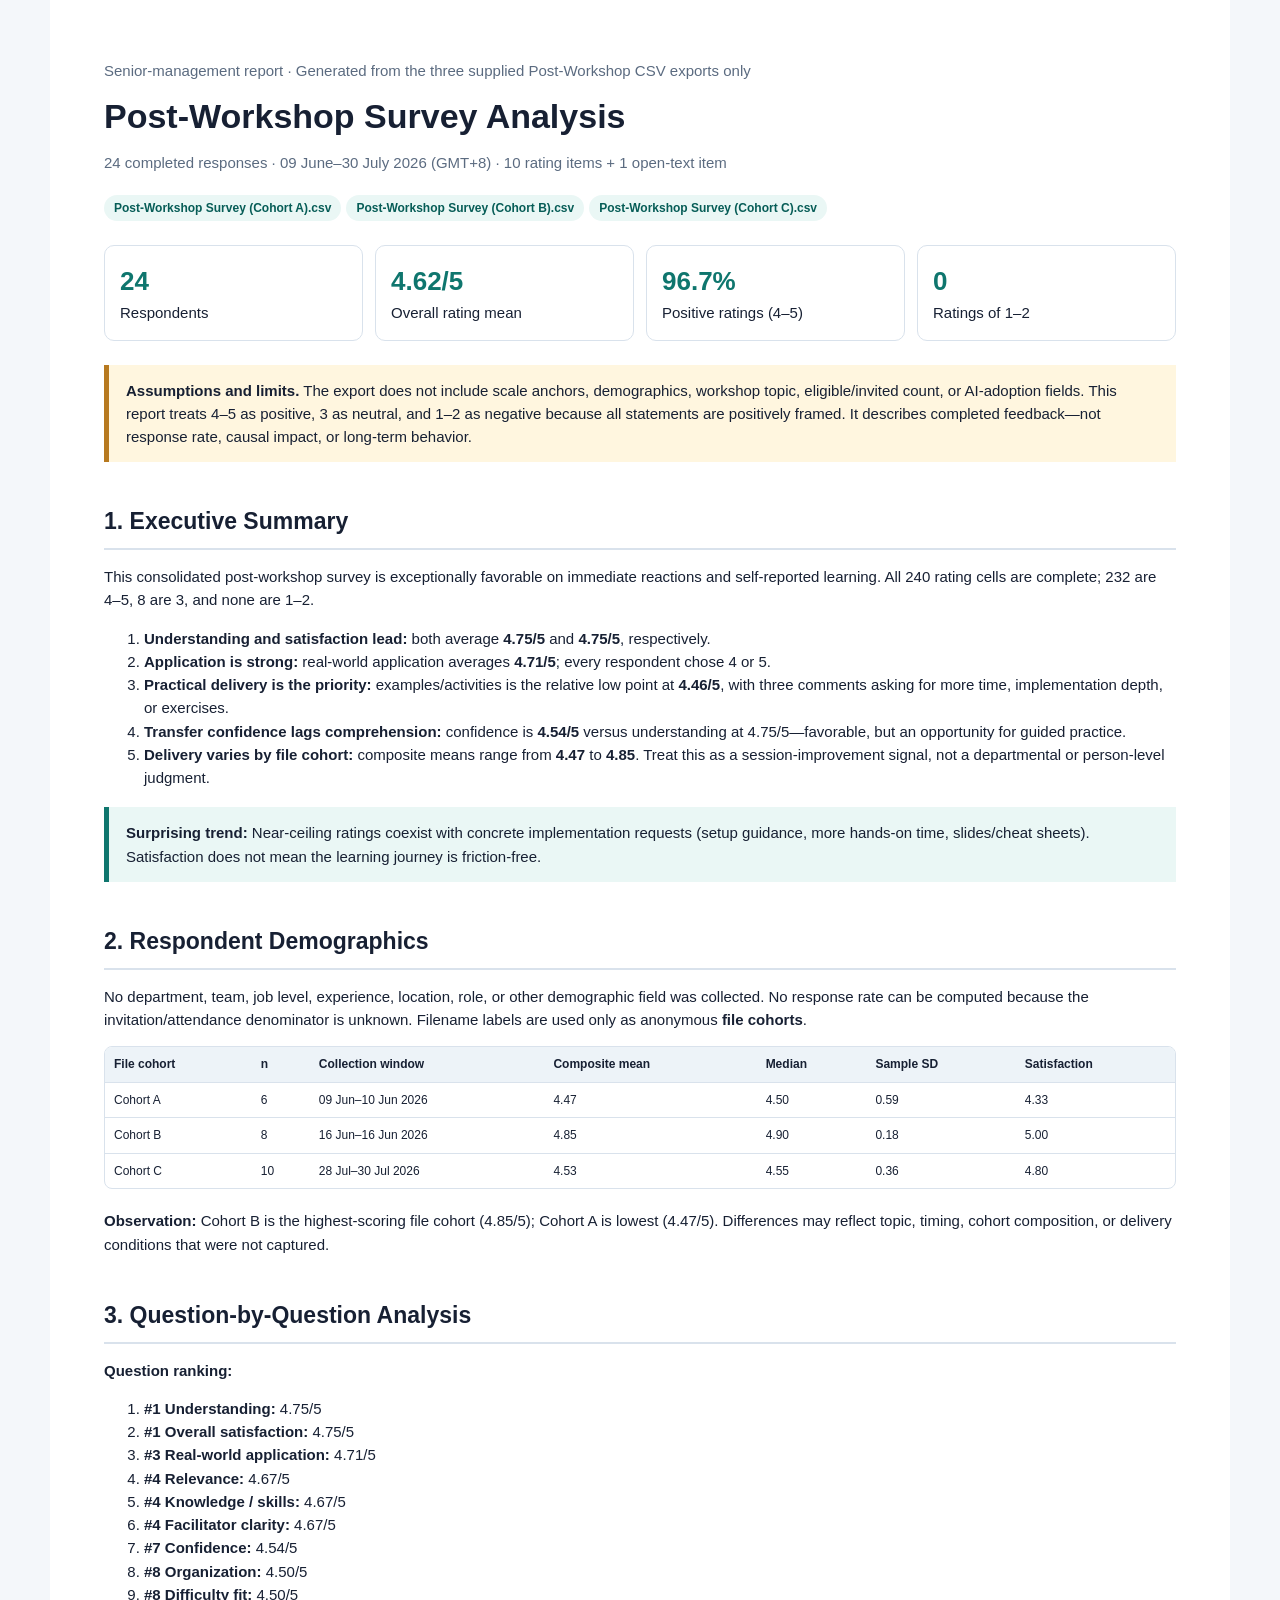
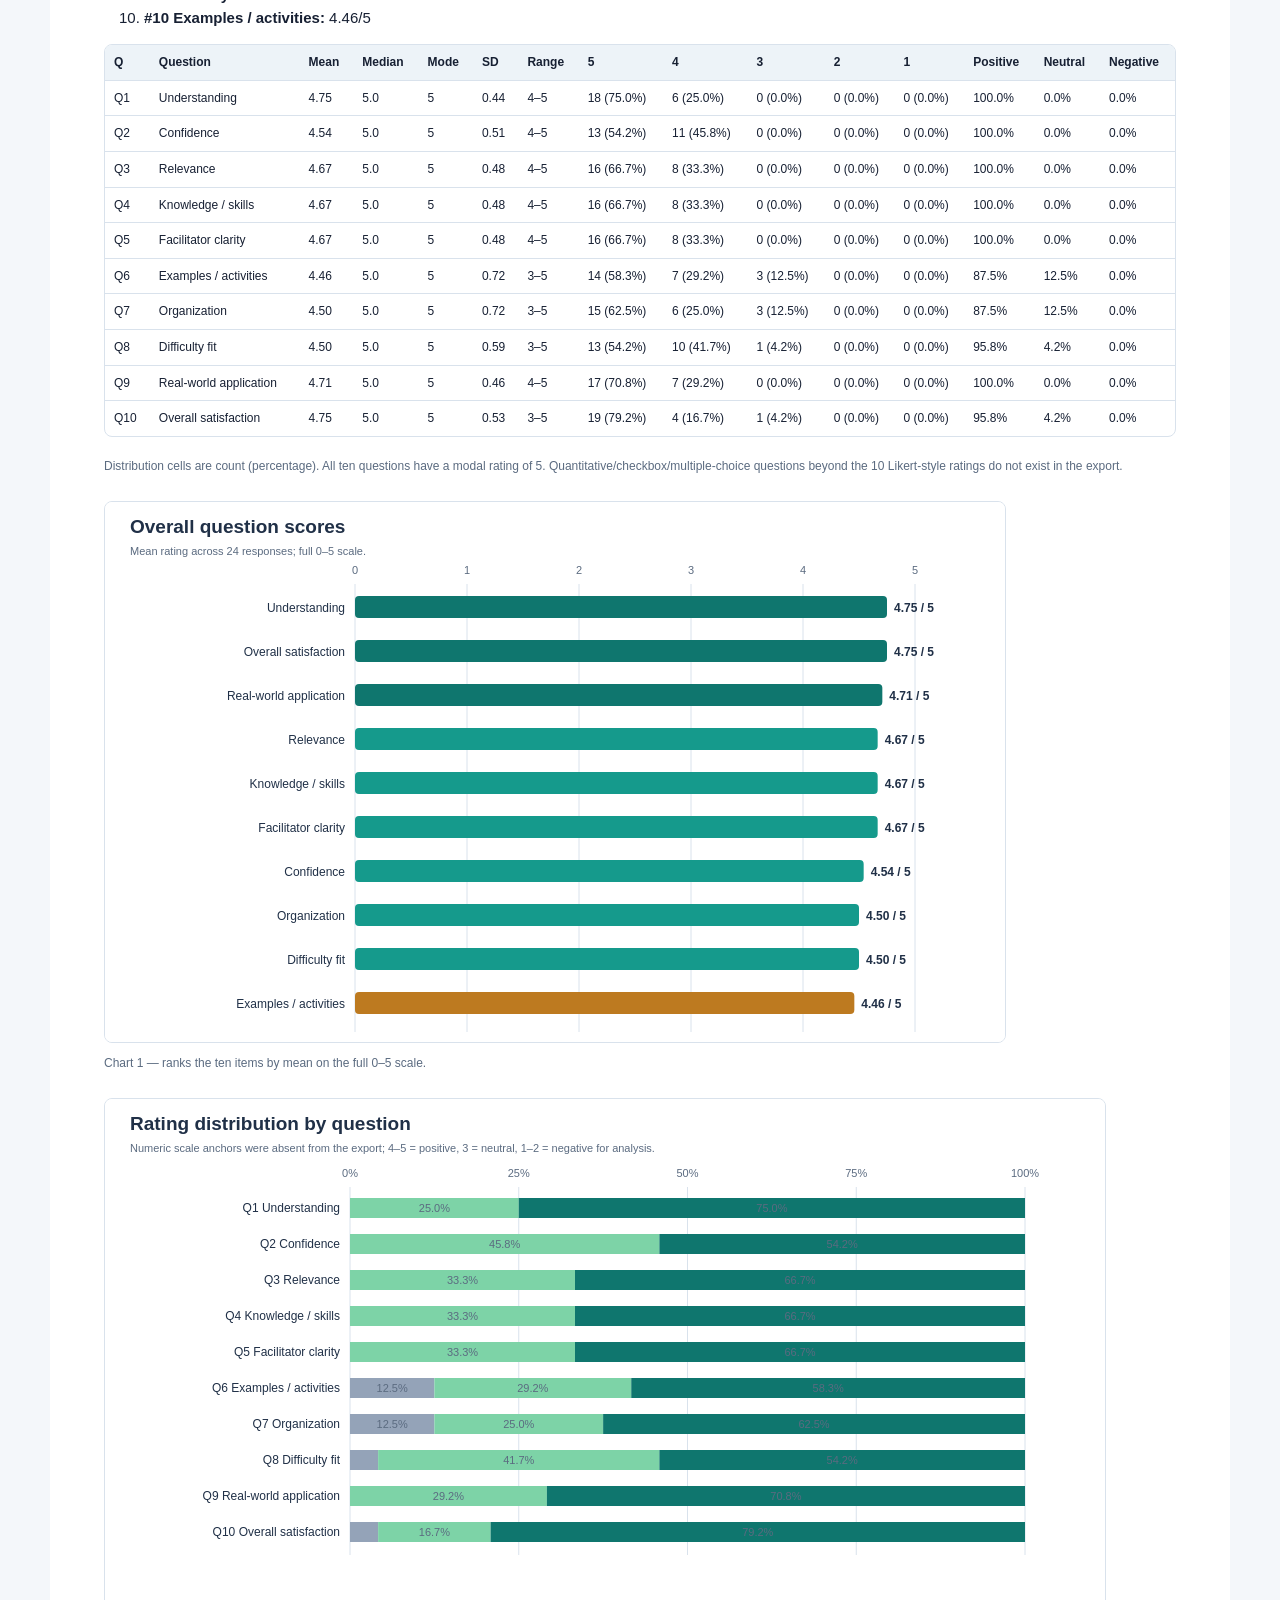
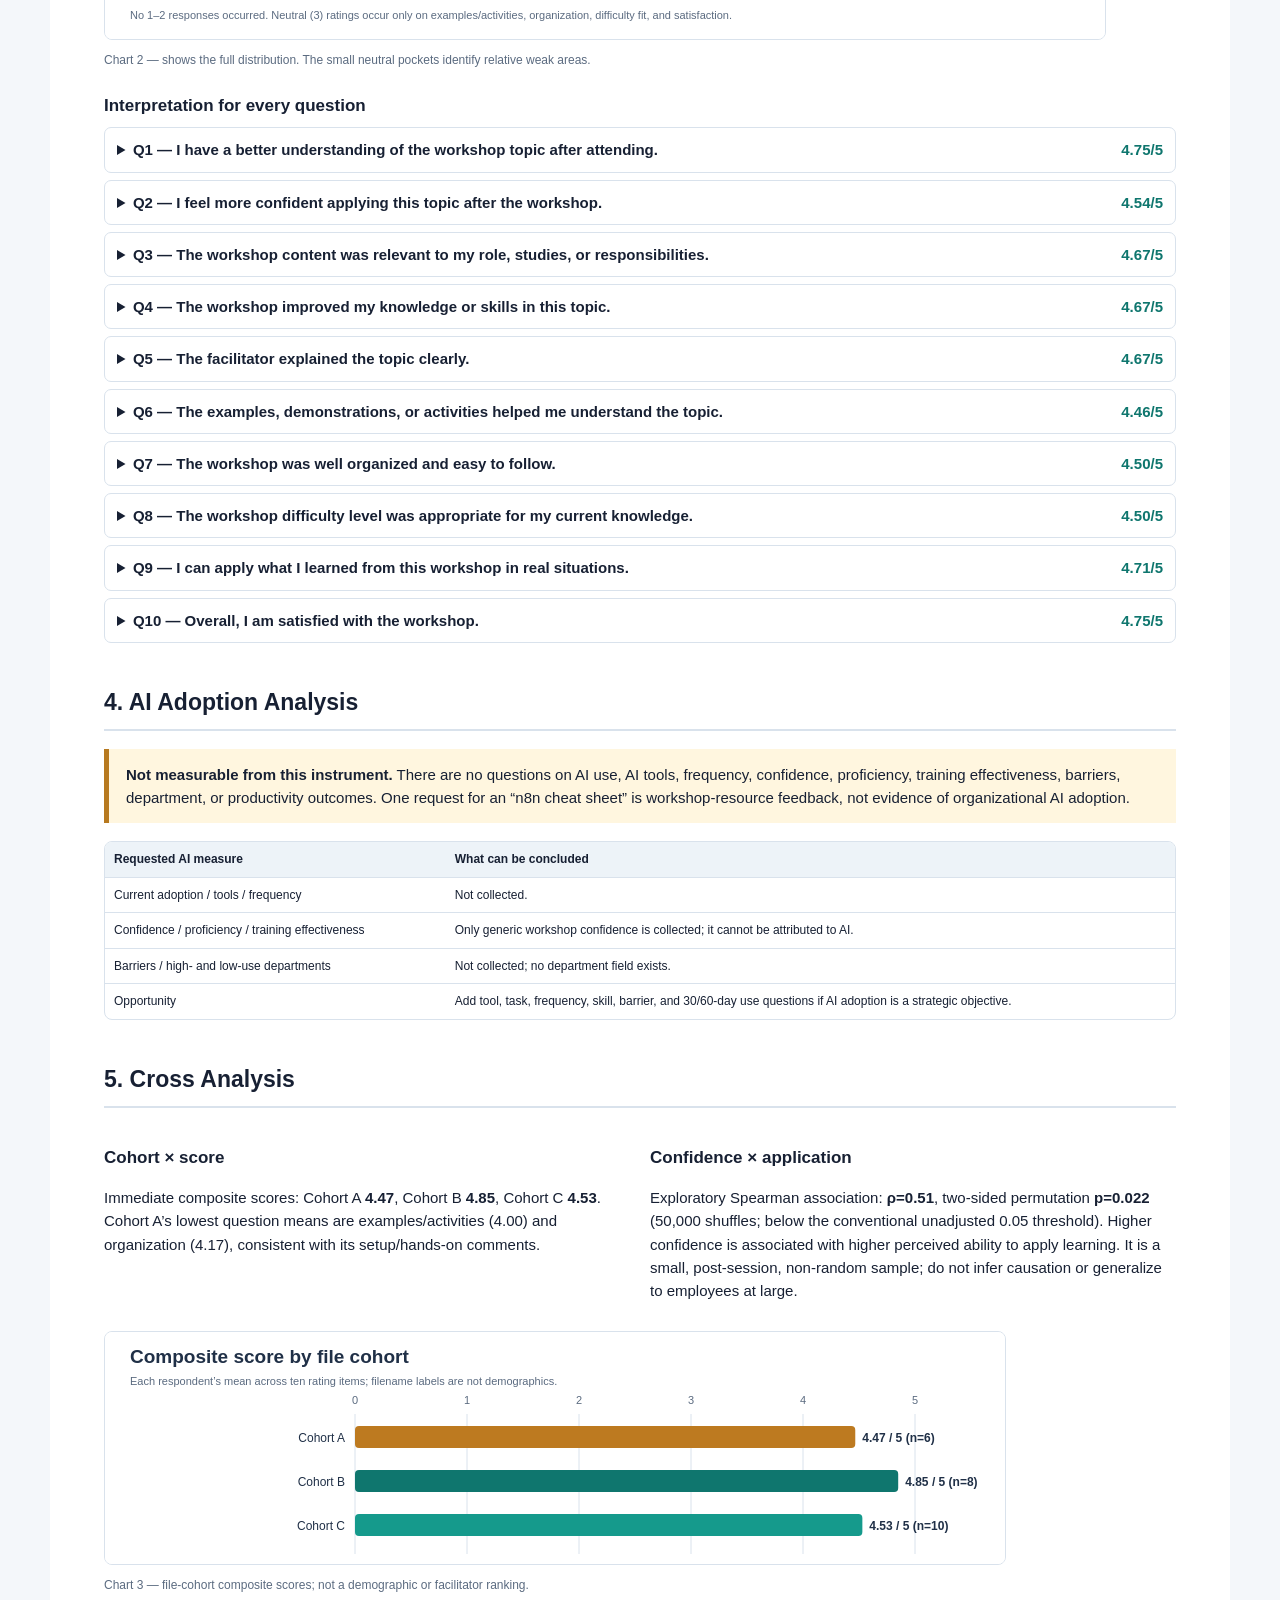
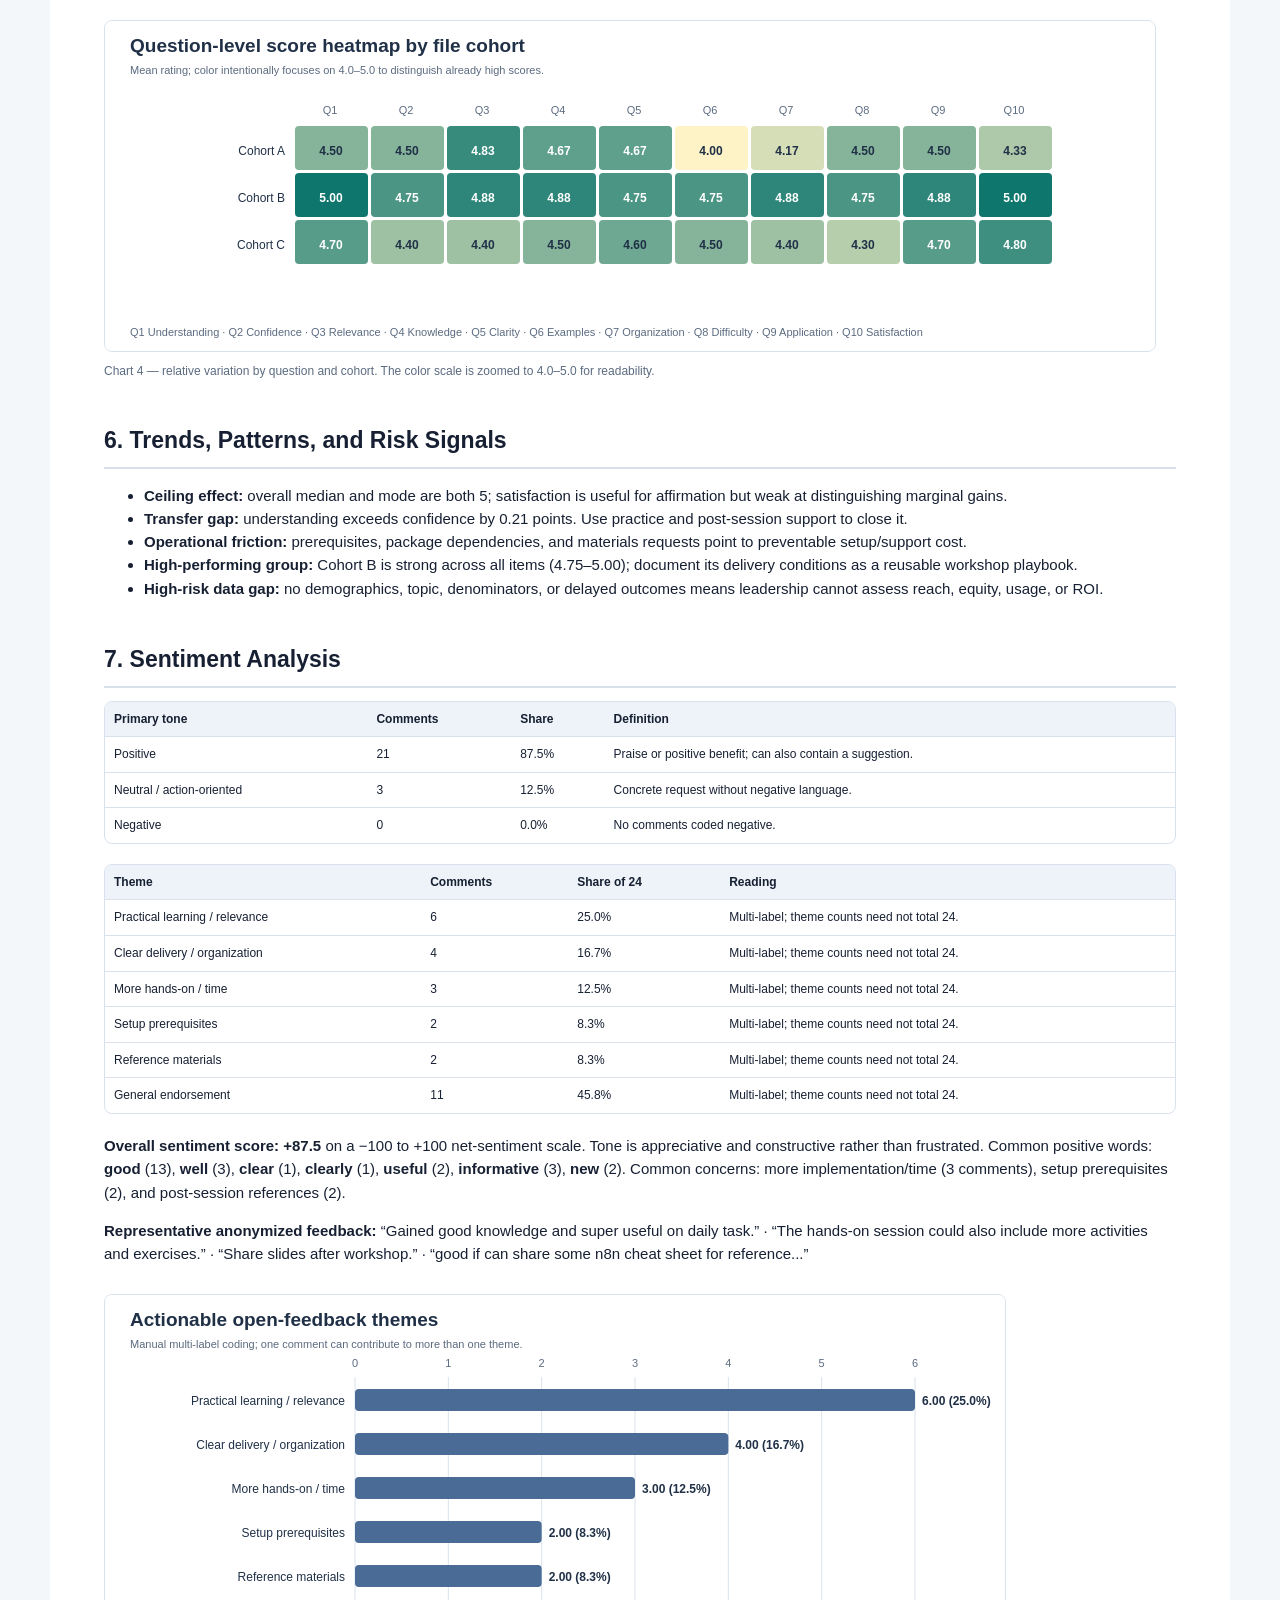
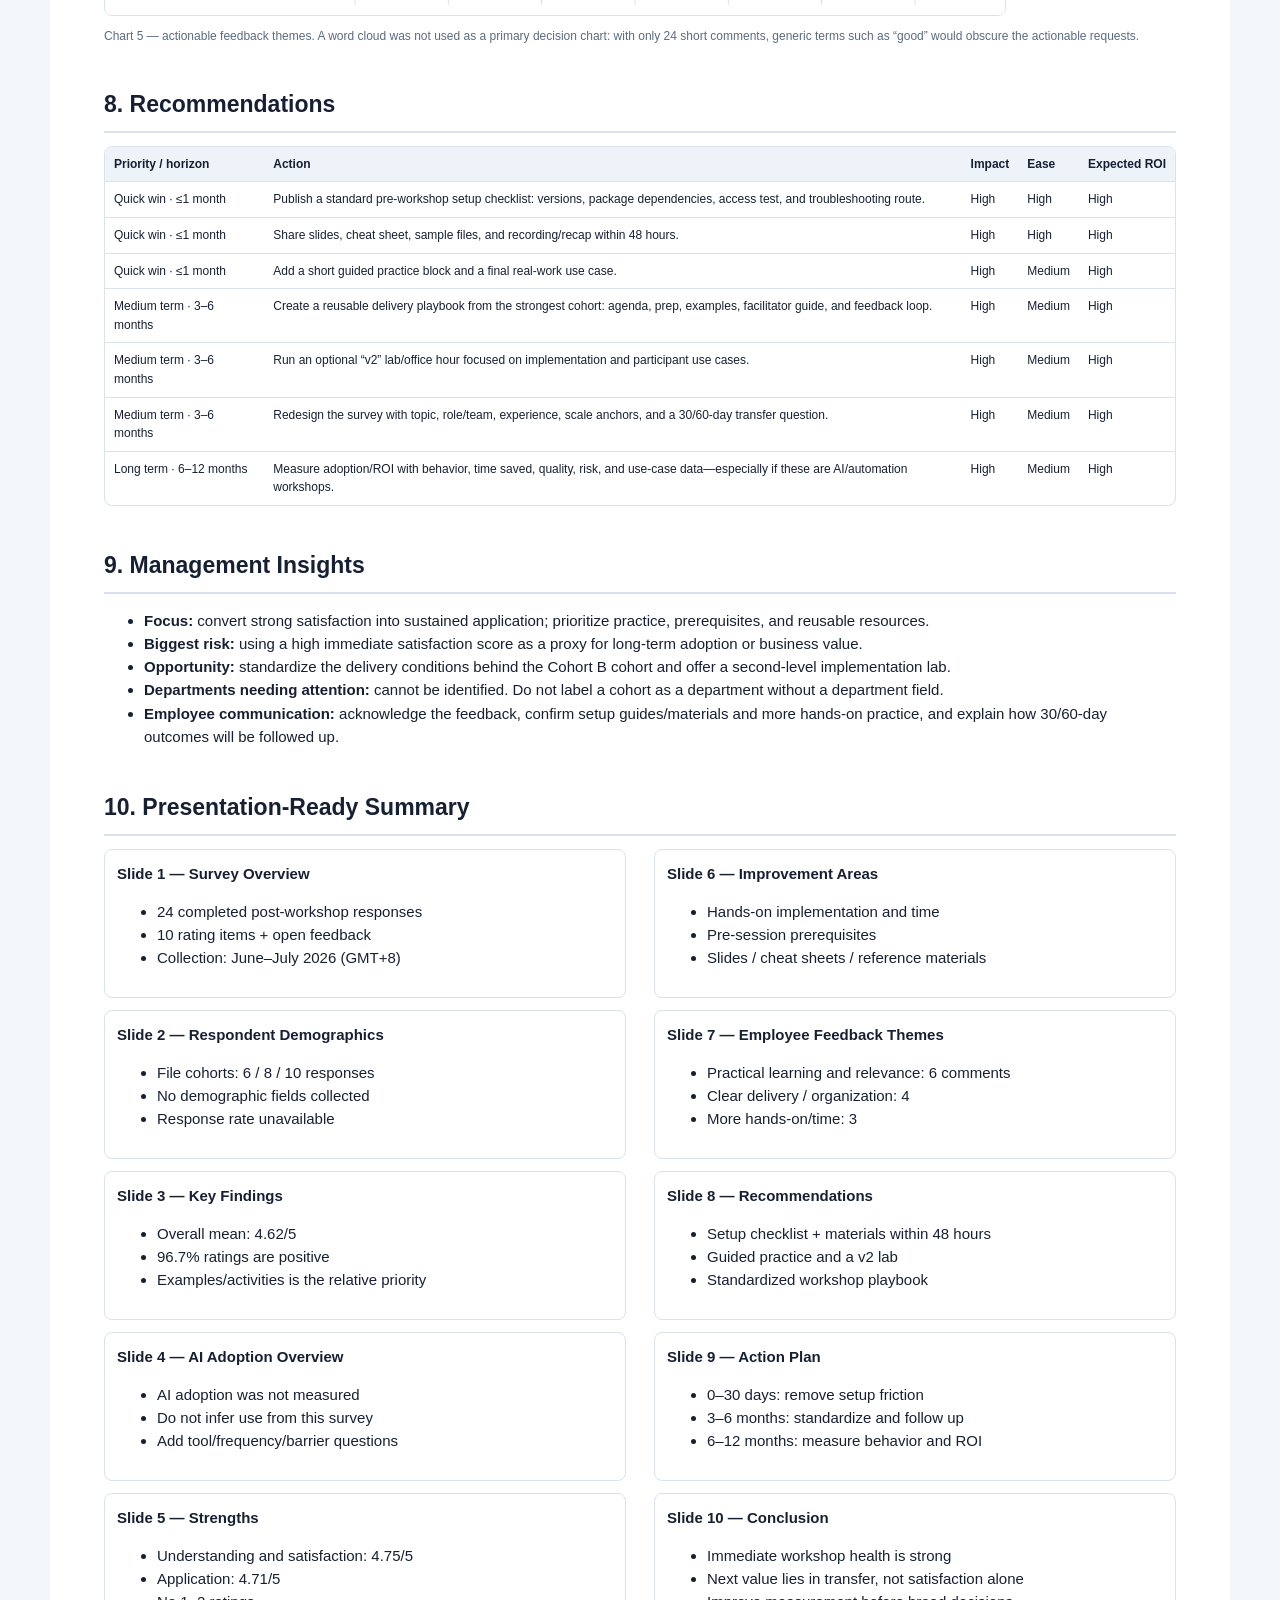
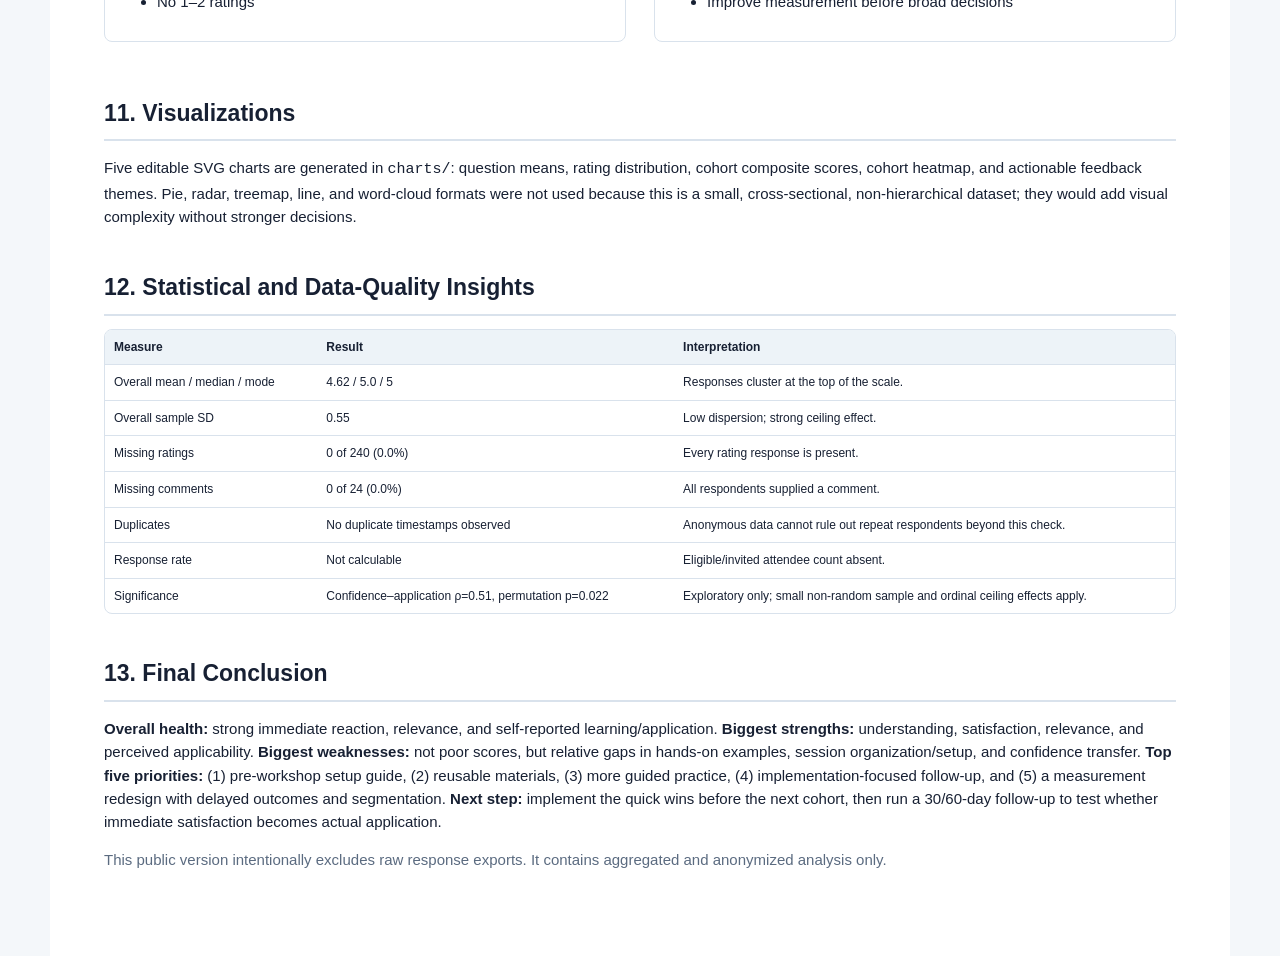
==== site/reports/post-workshop-2026/report.html @ eb0c303c "feat: add static workshop survey report portal" ====
<!doctype html><html lang="en"><meta charset="utf-8"><meta name="viewport" content="width=device-width,initial-scale=1"><title>Post-Workshop Survey Analysis</title><style>
:root{--ink:#172033;--muted:#5b6b80;--teal:#0f766e;--pale:#eaf7f5;--line:#d9e2ec;--amber:#fff6df}*{box-sizing:border-box}body{margin:0;background:#f4f7fa;color:var(--ink);font:15px/1.55 Arial,Helvetica,sans-serif}main{max-width:1180px;margin:auto;background:white;padding:44px 54px 70px}h1{font-size:34px;line-height:1.15;margin:0 0 8px}h2{font-size:23px;margin:42px 0 13px;border-bottom:2px solid var(--line);padding-bottom:8px}h3{font-size:17px;margin:24px 0 8px}.sub,.small{color:var(--muted)}.pill{display:inline-block;background:var(--pale);color:#075d57;border-radius:999px;padding:4px 10px;font-size:12px;font-weight:bold;margin:5px 5px 0 0}.callout{border-left:5px solid var(--teal);background:var(--pale);padding:14px 17px;margin:18px 0}.warn{border-left-color:#b7791f;background:var(--amber)}.kpis{display:grid;grid-template-columns:repeat(4,1fr);gap:12px;margin:24px 0}.kpi{border:1px solid var(--line);border-radius:10px;padding:15px;background:#fff}.num{font-size:26px;font-weight:bold;color:var(--teal)}.scroll{overflow-x:auto;border:1px solid var(--line);border-radius:8px;margin:12px 0 20px}table{border-collapse:collapse;width:100%;font-size:12px}th{background:#edf3f8;text-align:left;white-space:nowrap}th,td{padding:8px 9px;border-bottom:1px solid var(--line);vertical-align:top}tr:last-child td{border:0}img{max-width:100%;border:1px solid var(--line);border-radius:8px;margin:14px 0 4px}.caption{font-size:12px;color:var(--muted);margin-top:0}details{border:1px solid var(--line);border-radius:7px;padding:10px 12px;margin:7px 0}summary{cursor:pointer}summary span{float:right;color:var(--teal);font-weight:bold}.grid{display:grid;grid-template-columns:1fr 1fr;gap:20px}.slides{columns:2;gap:28px}.slide{break-inside:avoid;border:1px solid var(--line);border-radius:8px;padding:12px;margin:0 0 12px}@media(max-width:760px){main{padding:28px 18px}.kpis,.grid{grid-template-columns:1fr}.slides{columns:1}h1{font-size:28px}}</style><body><main>
<p class="sub">Senior-management report · Generated from the three supplied Post-Workshop CSV exports only</p><h1>Post-Workshop Survey Analysis</h1><p class="sub">24 completed responses · 09 June–30 July 2026 (GMT+8) · 10 rating items + 1 open-text item</p><div><span class="pill">Post-Workshop Survey (Cohort A).csv</span><span class="pill">Post-Workshop Survey (Cohort B).csv</span><span class="pill">Post-Workshop Survey (Cohort C).csv</span></div>
<div class="kpis"><div class="kpi"><div class="num">24</div>Respondents</div><div class="kpi"><div class="num">4.62/5</div>Overall rating mean</div><div class="kpi"><div class="num">96.7%</div>Positive ratings (4–5)</div><div class="kpi"><div class="num">0</div>Ratings of 1–2</div></div>
<div class="callout warn"><b>Assumptions and limits.</b> The export does not include scale anchors, demographics, workshop topic, eligible/invited count, or AI-adoption fields. This report treats 4–5 as positive, 3 as neutral, and 1–2 as negative because all statements are positively framed. It describes completed feedback—not response rate, causal impact, or long-term behavior.</div>
<h2>1. Executive Summary</h2><p>This consolidated post-workshop survey is exceptionally favorable on immediate reactions and self-reported learning. All 240 rating cells are complete; 232 are 4–5, 8 are 3, and none are 1–2.</p><ol><li><b>Understanding and satisfaction lead:</b> both average <b>4.75/5</b> and <b>4.75/5</b>, respectively.</li><li><b>Application is strong:</b> real-world application averages <b>4.71/5</b>; every respondent chose 4 or 5.</li><li><b>Practical delivery is the priority:</b> examples/activities is the relative low point at <b>4.46/5</b>, with three comments asking for more time, implementation depth, or exercises.</li><li><b>Transfer confidence lags comprehension:</b> confidence is <b>4.54/5</b> versus understanding at 4.75/5—favorable, but an opportunity for guided practice.</li><li><b>Delivery varies by file cohort:</b> composite means range from <b>4.47</b> to <b>4.85</b>. Treat this as a session-improvement signal, not a departmental or person-level judgment.</li></ol><div class="callout"><b>Surprising trend:</b> Near-ceiling ratings coexist with concrete implementation requests (setup guidance, more hands-on time, slides/cheat sheets). Satisfaction does not mean the learning journey is friction-free.</div>
<h2>2. Respondent Demographics</h2><p>No department, team, job level, experience, location, role, or other demographic field was collected. No response rate can be computed because the invitation/attendance denominator is unknown. Filename labels are used only as anonymous <b>file cohorts</b>.</p><div class="scroll"><table><thead><tr><th>File cohort</th><th>n</th><th>Collection window</th><th>Composite mean</th><th>Median</th><th>Sample SD</th><th>Satisfaction</th></tr></thead><tbody><tr><td>Cohort A</td><td>6</td><td>09 Jun–10 Jun 2026</td><td>4.47</td><td>4.50</td><td>0.59</td><td>4.33</td></tr><tr><td>Cohort B</td><td>8</td><td>16 Jun–16 Jun 2026</td><td>4.85</td><td>4.90</td><td>0.18</td><td>5.00</td></tr><tr><td>Cohort C</td><td>10</td><td>28 Jul–30 Jul 2026</td><td>4.53</td><td>4.55</td><td>0.36</td><td>4.80</td></tr></tbody></table></div><p><b>Observation:</b> Cohort B is the highest-scoring file cohort (4.85/5); Cohort A is lowest (4.47/5). Differences may reflect topic, timing, cohort composition, or delivery conditions that were not captured.</p>
<h2>3. Question-by-Question Analysis</h2><p><b>Question ranking:</b></p><ol><li><b>#1 Understanding:</b> 4.75/5</li><li><b>#1 Overall satisfaction:</b> 4.75/5</li><li><b>#3 Real-world application:</b> 4.71/5</li><li><b>#4 Relevance:</b> 4.67/5</li><li><b>#4 Knowledge / skills:</b> 4.67/5</li><li><b>#4 Facilitator clarity:</b> 4.67/5</li><li><b>#7 Confidence:</b> 4.54/5</li><li><b>#8 Organization:</b> 4.50/5</li><li><b>#8 Difficulty fit:</b> 4.50/5</li><li><b>#10 Examples / activities:</b> 4.46/5</li></ol><div class="scroll"><table><thead><tr><th>Q</th><th>Question</th><th>Mean</th><th>Median</th><th>Mode</th><th>SD</th><th>Range</th><th>5</th><th>4</th><th>3</th><th>2</th><th>1</th><th>Positive</th><th>Neutral</th><th>Negative</th></tr></thead><tbody><tr><td>Q1</td><td>Understanding</td><td>4.75</td><td>5.0</td><td>5</td><td>0.44</td><td>4–5</td><td>18 (75.0%)</td><td>6 (25.0%)</td><td>0 (0.0%)</td><td>0 (0.0%)</td><td>0 (0.0%)</td><td>100.0%</td><td>0.0%</td><td>0.0%</td></tr><tr><td>Q2</td><td>Confidence</td><td>4.54</td><td>5.0</td><td>5</td><td>0.51</td><td>4–5</td><td>13 (54.2%)</td><td>11 (45.8%)</td><td>0 (0.0%)</td><td>0 (0.0%)</td><td>0 (0.0%)</td><td>100.0%</td><td>0.0%</td><td>0.0%</td></tr><tr><td>Q3</td><td>Relevance</td><td>4.67</td><td>5.0</td><td>5</td><td>0.48</td><td>4–5</td><td>16 (66.7%)</td><td>8 (33.3%)</td><td>0 (0.0%)</td><td>0 (0.0%)</td><td>0 (0.0%)</td><td>100.0%</td><td>0.0%</td><td>0.0%</td></tr><tr><td>Q4</td><td>Knowledge / skills</td><td>4.67</td><td>5.0</td><td>5</td><td>0.48</td><td>4–5</td><td>16 (66.7%)</td><td>8 (33.3%)</td><td>0 (0.0%)</td><td>0 (0.0%)</td><td>0 (0.0%)</td><td>100.0%</td><td>0.0%</td><td>0.0%</td></tr><tr><td>Q5</td><td>Facilitator clarity</td><td>4.67</td><td>5.0</td><td>5</td><td>0.48</td><td>4–5</td><td>16 (66.7%)</td><td>8 (33.3%)</td><td>0 (0.0%)</td><td>0 (0.0%)</td><td>0 (0.0%)</td><td>100.0%</td><td>0.0%</td><td>0.0%</td></tr><tr><td>Q6</td><td>Examples / activities</td><td>4.46</td><td>5.0</td><td>5</td><td>0.72</td><td>3–5</td><td>14 (58.3%)</td><td>7 (29.2%)</td><td>3 (12.5%)</td><td>0 (0.0%)</td><td>0 (0.0%)</td><td>87.5%</td><td>12.5%</td><td>0.0%</td></tr><tr><td>Q7</td><td>Organization</td><td>4.50</td><td>5.0</td><td>5</td><td>0.72</td><td>3–5</td><td>15 (62.5%)</td><td>6 (25.0%)</td><td>3 (12.5%)</td><td>0 (0.0%)</td><td>0 (0.0%)</td><td>87.5%</td><td>12.5%</td><td>0.0%</td></tr><tr><td>Q8</td><td>Difficulty fit</td><td>4.50</td><td>5.0</td><td>5</td><td>0.59</td><td>3–5</td><td>13 (54.2%)</td><td>10 (41.7%)</td><td>1 (4.2%)</td><td>0 (0.0%)</td><td>0 (0.0%)</td><td>95.8%</td><td>4.2%</td><td>0.0%</td></tr><tr><td>Q9</td><td>Real-world application</td><td>4.71</td><td>5.0</td><td>5</td><td>0.46</td><td>4–5</td><td>17 (70.8%)</td><td>7 (29.2%)</td><td>0 (0.0%)</td><td>0 (0.0%)</td><td>0 (0.0%)</td><td>100.0%</td><td>0.0%</td><td>0.0%</td></tr><tr><td>Q10</td><td>Overall satisfaction</td><td>4.75</td><td>5.0</td><td>5</td><td>0.53</td><td>3–5</td><td>19 (79.2%)</td><td>4 (16.7%)</td><td>1 (4.2%)</td><td>0 (0.0%)</td><td>0 (0.0%)</td><td>95.8%</td><td>4.2%</td><td>0.0%</td></tr></tbody></table></div><p class="caption">Distribution cells are count (percentage). All ten questions have a modal rating of 5. Quantitative/checkbox/multiple-choice questions beyond the 10 Likert-style ratings do not exist in the export.</p><img src="charts/01_overall_question_scores.svg" alt="Overall question score bar chart"><p class="caption">Chart 1 — ranks the ten items by mean on the full 0–5 scale.</p><img src="charts/02_rating_distribution.svg" alt="Likert distribution chart"><p class="caption">Chart 2 — shows the full distribution. The small neutral pockets identify relative weak areas.</p><h3>Interpretation for every question</h3><details><summary><b>Q1 — I have a better understanding of the workshop topic after attending.</b> <span>4.75/5</span></summary><p><b>Distribution:</b> 5: 18 (75.0%), 4: 6 (25.0%), 3: 0 (0.0%), 2: 0 (0.0%), 1: 0 (0.0%). <b>Median:</b> 5.0; <b>mode:</b> 5; <b>observed range:</b> 4–5. Immediate comprehension is consistently favorable: all ratings are 4–5.</p></details><details><summary><b>Q2 — I feel more confident applying this topic after the workshop.</b> <span>4.54/5</span></summary><p><b>Distribution:</b> 5: 13 (54.2%), 4: 11 (45.8%), 3: 0 (0.0%), 2: 0 (0.0%), 1: 0 (0.0%). <b>Median:</b> 5.0; <b>mode:</b> 5; <b>observed range:</b> 4–5. Positive but lower than understanding; use practice to convert understanding into confidence.</p></details><details><summary><b>Q3 — The workshop content was relevant to my role, studies, or responsibilities.</b> <span>4.67/5</span></summary><p><b>Distribution:</b> 5: 16 (66.7%), 4: 8 (33.3%), 3: 0 (0.0%), 2: 0 (0.0%), 1: 0 (0.0%). <b>Median:</b> 5.0; <b>mode:</b> 5; <b>observed range:</b> 4–5. Every rating is 4–5, indicating strong immediate role/study relevance.</p></details><details><summary><b>Q4 — The workshop improved my knowledge or skills in this topic.</b> <span>4.67/5</span></summary><p><b>Distribution:</b> 5: 16 (66.7%), 4: 8 (33.3%), 3: 0 (0.0%), 2: 0 (0.0%), 1: 0 (0.0%). <b>Median:</b> 5.0; <b>mode:</b> 5; <b>observed range:</b> 4–5. All ratings are positive; this is self-reported gain, not a pre/post skills test.</p></details><details><summary><b>Q5 — The facilitator explained the topic clearly.</b> <span>4.67/5</span></summary><p><b>Distribution:</b> 5: 16 (66.7%), 4: 8 (33.3%), 3: 0 (0.0%), 2: 0 (0.0%), 1: 0 (0.0%). <b>Median:</b> 5.0; <b>mode:</b> 5; <b>observed range:</b> 4–5. All ratings are positive and comments corroborate clear explanation.</p></details><details><summary><b>Q6 — The examples, demonstrations, or activities helped me understand the topic.</b> <span>4.46/5</span></summary><p><b>Distribution:</b> 5: 14 (58.3%), 4: 7 (29.2%), 3: 3 (12.5%), 2: 0 (0.0%), 1: 0 (0.0%). <b>Median:</b> 5.0; <b>mode:</b> 5; <b>observed range:</b> 3–5. Lowest mean and 12.5% neutral: the clearest priority for more implementation, demonstrations, and exercises.</p></details><details><summary><b>Q7 — The workshop was well organized and easy to follow.</b> <span>4.50/5</span></summary><p><b>Distribution:</b> 5: 15 (62.5%), 4: 6 (25.0%), 3: 3 (12.5%), 2: 0 (0.0%), 1: 0 (0.0%). <b>Median:</b> 5.0; <b>mode:</b> 5; <b>observed range:</b> 3–5. Second-lowest tier with 12.5% neutral; lower score clusters in the Cohort A file cohort alongside setup comments.</p></details><details><summary><b>Q8 — The workshop difficulty level was appropriate for my current knowledge.</b> <span>4.50/5</span></summary><p><b>Distribution:</b> 5: 13 (54.2%), 4: 10 (41.7%), 3: 1 (4.2%), 2: 0 (0.0%), 1: 0 (0.0%). <b>Median:</b> 5.0; <b>mode:</b> 5; <b>observed range:</b> 3–5. 95.8% positive; offer optional preparation and differentiated practice for fit.</p></details><details><summary><b>Q9 — I can apply what I learned from this workshop in real situations.</b> <span>4.71/5</span></summary><p><b>Distribution:</b> 5: 17 (70.8%), 4: 7 (29.2%), 3: 0 (0.0%), 2: 0 (0.0%), 1: 0 (0.0%). <b>Median:</b> 5.0; <b>mode:</b> 5; <b>observed range:</b> 4–5. All ratings are positive; confirm transfer later through a 30/60-day follow-up.</p></details><details><summary><b>Q10 — Overall, I am satisfied with the workshop.</b> <span>4.75/5</span></summary><p><b>Distribution:</b> 5: 19 (79.2%), 4: 4 (16.7%), 3: 1 (4.2%), 2: 0 (0.0%), 1: 0 (0.0%). <b>Median:</b> 5.0; <b>mode:</b> 5; <b>observed range:</b> 3–5. Joint-highest mean; ceiling effects make satisfaction less sensitive to small improvements.</p></details>
<h2>4. AI Adoption Analysis</h2><div class="callout warn"><b>Not measurable from this instrument.</b> There are no questions on AI use, AI tools, frequency, confidence, proficiency, training effectiveness, barriers, department, or productivity outcomes. One request for an “n8n cheat sheet” is workshop-resource feedback, not evidence of organizational AI adoption.</div><div class="scroll"><table><thead><tr><th>Requested AI measure</th><th>What can be concluded</th></tr></thead><tbody><tr><td>Current adoption / tools / frequency</td><td>Not collected.</td></tr><tr><td>Confidence / proficiency / training effectiveness</td><td>Only generic workshop confidence is collected; it cannot be attributed to AI.</td></tr><tr><td>Barriers / high- and low-use departments</td><td>Not collected; no department field exists.</td></tr><tr><td>Opportunity</td><td>Add tool, task, frequency, skill, barrier, and 30/60-day use questions if AI adoption is a strategic objective.</td></tr></tbody></table></div>
<h2>5. Cross Analysis</h2><div class="grid"><div><h3>Cohort × score</h3><p>Immediate composite scores: Cohort A <b>4.47</b>, Cohort B <b>4.85</b>, Cohort C <b>4.53</b>. Cohort A’s lowest question means are examples/activities (4.00) and organization (4.17), consistent with its setup/hands-on comments.</p></div><div><h3>Confidence × application</h3><p>Exploratory Spearman association: <b>ρ=0.51</b>, two-sided permutation <b>p=0.022</b> (50,000 shuffles; below the conventional unadjusted 0.05 threshold). Higher confidence is associated with higher perceived ability to apply learning. It is a small, post-session, non-random sample; do not infer causation or generalize to employees at large.</p></div></div><img src="charts/03_cohort_composite_scores.svg" alt="Cohort composite bar chart"><p class="caption">Chart 3 — file-cohort composite scores; not a demographic or facilitator ranking.</p><img src="charts/04_cohort_question_heatmap.svg" alt="Cohort heatmap"><p class="caption">Chart 4 — relative variation by question and cohort. The color scale is zoomed to 4.0–5.0 for readability.</p>
<h2>6. Trends, Patterns, and Risk Signals</h2><ul><li><b>Ceiling effect:</b> overall median and mode are both 5; satisfaction is useful for affirmation but weak at distinguishing marginal gains.</li><li><b>Transfer gap:</b> understanding exceeds confidence by 0.21 points. Use practice and post-session support to close it.</li><li><b>Operational friction:</b> prerequisites, package dependencies, and materials requests point to preventable setup/support cost.</li><li><b>High-performing group:</b> Cohort B is strong across all items (4.75–5.00); document its delivery conditions as a reusable workshop playbook.</li><li><b>High-risk data gap:</b> no demographics, topic, denominators, or delayed outcomes means leadership cannot assess reach, equity, usage, or ROI.</li></ul>
<h2>7. Sentiment Analysis</h2><div class="scroll"><table><thead><tr><th>Primary tone</th><th>Comments</th><th>Share</th><th>Definition</th></tr></thead><tbody><tr><td>Positive</td><td>21</td><td>87.5%</td><td>Praise or positive benefit; can also contain a suggestion.</td></tr><tr><td>Neutral / action-oriented</td><td>3</td><td>12.5%</td><td>Concrete request without negative language.</td></tr><tr><td>Negative</td><td>0</td><td>0.0%</td><td>No comments coded negative.</td></tr></tbody></table></div><div class="scroll"><table><thead><tr><th>Theme</th><th>Comments</th><th>Share of 24</th><th>Reading</th></tr></thead><tbody><tr><td>Practical learning / relevance</td><td>6</td><td>25.0%</td><td>Multi-label; theme counts need not total 24.</td></tr><tr><td>Clear delivery / organization</td><td>4</td><td>16.7%</td><td>Multi-label; theme counts need not total 24.</td></tr><tr><td>More hands-on / time</td><td>3</td><td>12.5%</td><td>Multi-label; theme counts need not total 24.</td></tr><tr><td>Setup prerequisites</td><td>2</td><td>8.3%</td><td>Multi-label; theme counts need not total 24.</td></tr><tr><td>Reference materials</td><td>2</td><td>8.3%</td><td>Multi-label; theme counts need not total 24.</td></tr><tr><td>General endorsement</td><td>11</td><td>45.8%</td><td>Multi-label; theme counts need not total 24.</td></tr></tbody></table></div><p><b>Overall sentiment score:</b> <b>+87.5</b> on a −100 to +100 net-sentiment scale. Tone is appreciative and constructive rather than frustrated. Common positive words: <b>good</b> (13), <b>well</b> (3), <b>clear</b> (1), <b>clearly</b> (1), <b>useful</b> (2), <b>informative</b> (3), <b>new</b> (2). Common concerns: more implementation/time (3 comments), setup prerequisites (2), and post-session references (2).</p><p><b>Representative anonymized feedback:</b> “Gained good knowledge and super useful on daily task.” · “The hands-on session could also include more activities and exercises.” · “Share slides after workshop.” · “good if can share some n8n cheat sheet for reference...”</p><img src="charts/05_feedback_themes.svg" alt="Feedback themes bar chart"><p class="caption">Chart 5 — actionable feedback themes. A word cloud was not used as a primary decision chart: with only 24 short comments, generic terms such as “good” would obscure the actionable requests.</p>
<h2>8. Recommendations</h2><div class="scroll"><table><thead><tr><th>Priority / horizon</th><th>Action</th><th>Impact</th><th>Ease</th><th>Expected ROI</th></tr></thead><tbody><tr><td>Quick win · ≤1 month</td><td>Publish a standard pre-workshop setup checklist: versions, package dependencies, access test, and troubleshooting route.</td><td>High</td><td>High</td><td>High</td></tr><tr><td>Quick win · ≤1 month</td><td>Share slides, cheat sheet, sample files, and recording/recap within 48 hours.</td><td>High</td><td>High</td><td>High</td></tr><tr><td>Quick win · ≤1 month</td><td>Add a short guided practice block and a final real-work use case.</td><td>High</td><td>Medium</td><td>High</td></tr><tr><td>Medium term · 3–6 months</td><td>Create a reusable delivery playbook from the strongest cohort: agenda, prep, examples, facilitator guide, and feedback loop.</td><td>High</td><td>Medium</td><td>High</td></tr><tr><td>Medium term · 3–6 months</td><td>Run an optional “v2” lab/office hour focused on implementation and participant use cases.</td><td>High</td><td>Medium</td><td>High</td></tr><tr><td>Medium term · 3–6 months</td><td>Redesign the survey with topic, role/team, experience, scale anchors, and a 30/60-day transfer question.</td><td>High</td><td>Medium</td><td>High</td></tr><tr><td>Long term · 6–12 months</td><td>Measure adoption/ROI with behavior, time saved, quality, risk, and use-case data—especially if these are AI/automation workshops.</td><td>High</td><td>Medium</td><td>High</td></tr></tbody></table></div>
<h2>9. Management Insights</h2><ul><li><b>Focus:</b> convert strong satisfaction into sustained application; prioritize practice, prerequisites, and reusable resources.</li><li><b>Biggest risk:</b> using a high immediate satisfaction score as a proxy for long-term adoption or business value.</li><li><b>Opportunity:</b> standardize the delivery conditions behind the Cohort B cohort and offer a second-level implementation lab.</li><li><b>Departments needing attention:</b> cannot be identified. Do not label a cohort as a department without a department field.</li><li><b>Employee communication:</b> acknowledge the feedback, confirm setup guides/materials and more hands-on practice, and explain how 30/60-day outcomes will be followed up.</li></ul>
<h2>10. Presentation-Ready Summary</h2><div class="slides"><div class="slide"><b>Slide 1 — Survey Overview</b><ul><li>24 completed post-workshop responses</li><li>10 rating items + open feedback</li><li>Collection: June–July 2026 (GMT+8)</li></ul></div><div class="slide"><b>Slide 2 — Respondent Demographics</b><ul><li>File cohorts: 6 / 8 / 10 responses</li><li>No demographic fields collected</li><li>Response rate unavailable</li></ul></div><div class="slide"><b>Slide 3 — Key Findings</b><ul><li>Overall mean: 4.62/5</li><li>96.7% ratings are positive</li><li>Examples/activities is the relative priority</li></ul></div><div class="slide"><b>Slide 4 — AI Adoption Overview</b><ul><li>AI adoption was not measured</li><li>Do not infer use from this survey</li><li>Add tool/frequency/barrier questions</li></ul></div><div class="slide"><b>Slide 5 — Strengths</b><ul><li>Understanding and satisfaction: 4.75/5</li><li>Application: 4.71/5</li><li>No 1–2 ratings</li></ul></div><div class="slide"><b>Slide 6 — Improvement Areas</b><ul><li>Hands-on implementation and time</li><li>Pre-session prerequisites</li><li>Slides / cheat sheets / reference materials</li></ul></div><div class="slide"><b>Slide 7 — Employee Feedback Themes</b><ul><li>Practical learning and relevance: 6 comments</li><li>Clear delivery / organization: 4</li><li>More hands-on/time: 3</li></ul></div><div class="slide"><b>Slide 8 — Recommendations</b><ul><li>Setup checklist + materials within 48 hours</li><li>Guided practice and a v2 lab</li><li>Standardized workshop playbook</li></ul></div><div class="slide"><b>Slide 9 — Action Plan</b><ul><li>0–30 days: remove setup friction</li><li>3–6 months: standardize and follow up</li><li>6–12 months: measure behavior and ROI</li></ul></div><div class="slide"><b>Slide 10 — Conclusion</b><ul><li>Immediate workshop health is strong</li><li>Next value lies in transfer, not satisfaction alone</li><li>Improve measurement before broad decisions</li></ul></div></div>
<h2>11. Visualizations</h2><p>Five editable SVG charts are generated in <code>charts/</code>: question means, rating distribution, cohort composite scores, cohort heatmap, and actionable feedback themes. Pie, radar, treemap, line, and word-cloud formats were not used because this is a small, cross-sectional, non-hierarchical dataset; they would add visual complexity without stronger decisions.</p>
<h2>12. Statistical and Data-Quality Insights</h2><div class="scroll"><table><thead><tr><th>Measure</th><th>Result</th><th>Interpretation</th></tr></thead><tbody><tr><td>Overall mean / median / mode</td><td>4.62 / 5.0 / 5</td><td>Responses cluster at the top of the scale.</td></tr><tr><td>Overall sample SD</td><td>0.55</td><td>Low dispersion; strong ceiling effect.</td></tr><tr><td>Missing ratings</td><td>0 of 240 (0.0%)</td><td>Every rating response is present.</td></tr><tr><td>Missing comments</td><td>0 of 24 (0.0%)</td><td>All respondents supplied a comment.</td></tr><tr><td>Duplicates</td><td>No duplicate timestamps observed</td><td>Anonymous data cannot rule out repeat respondents beyond this check.</td></tr><tr><td>Response rate</td><td>Not calculable</td><td>Eligible/invited attendee count absent.</td></tr><tr><td>Significance</td><td>Confidence–application ρ=0.51, permutation p=0.022</td><td>Exploratory only; small non-random sample and ordinal ceiling effects apply.</td></tr></tbody></table></div>
<h2>13. Final Conclusion</h2><p><b>Overall health:</b> strong immediate reaction, relevance, and self-reported learning/application. <b>Biggest strengths:</b> understanding, satisfaction, relevance, and perceived applicability. <b>Biggest weaknesses:</b> not poor scores, but relative gaps in hands-on examples, session organization/setup, and confidence transfer. <b>Top five priorities:</b> (1) pre-workshop setup guide, (2) reusable materials, (3) more guided practice, (4) implementation-focused follow-up, and (5) a measurement redesign with delayed outcomes and segmentation. <b>Next step:</b> implement the quick wins before the next cohort, then run a 30/60-day follow-up to test whether immediate satisfaction becomes actual application.</p><p class="small">This public version intentionally excludes raw response exports. It contains aggregated and anonymized analysis only.</p></main></body></html>
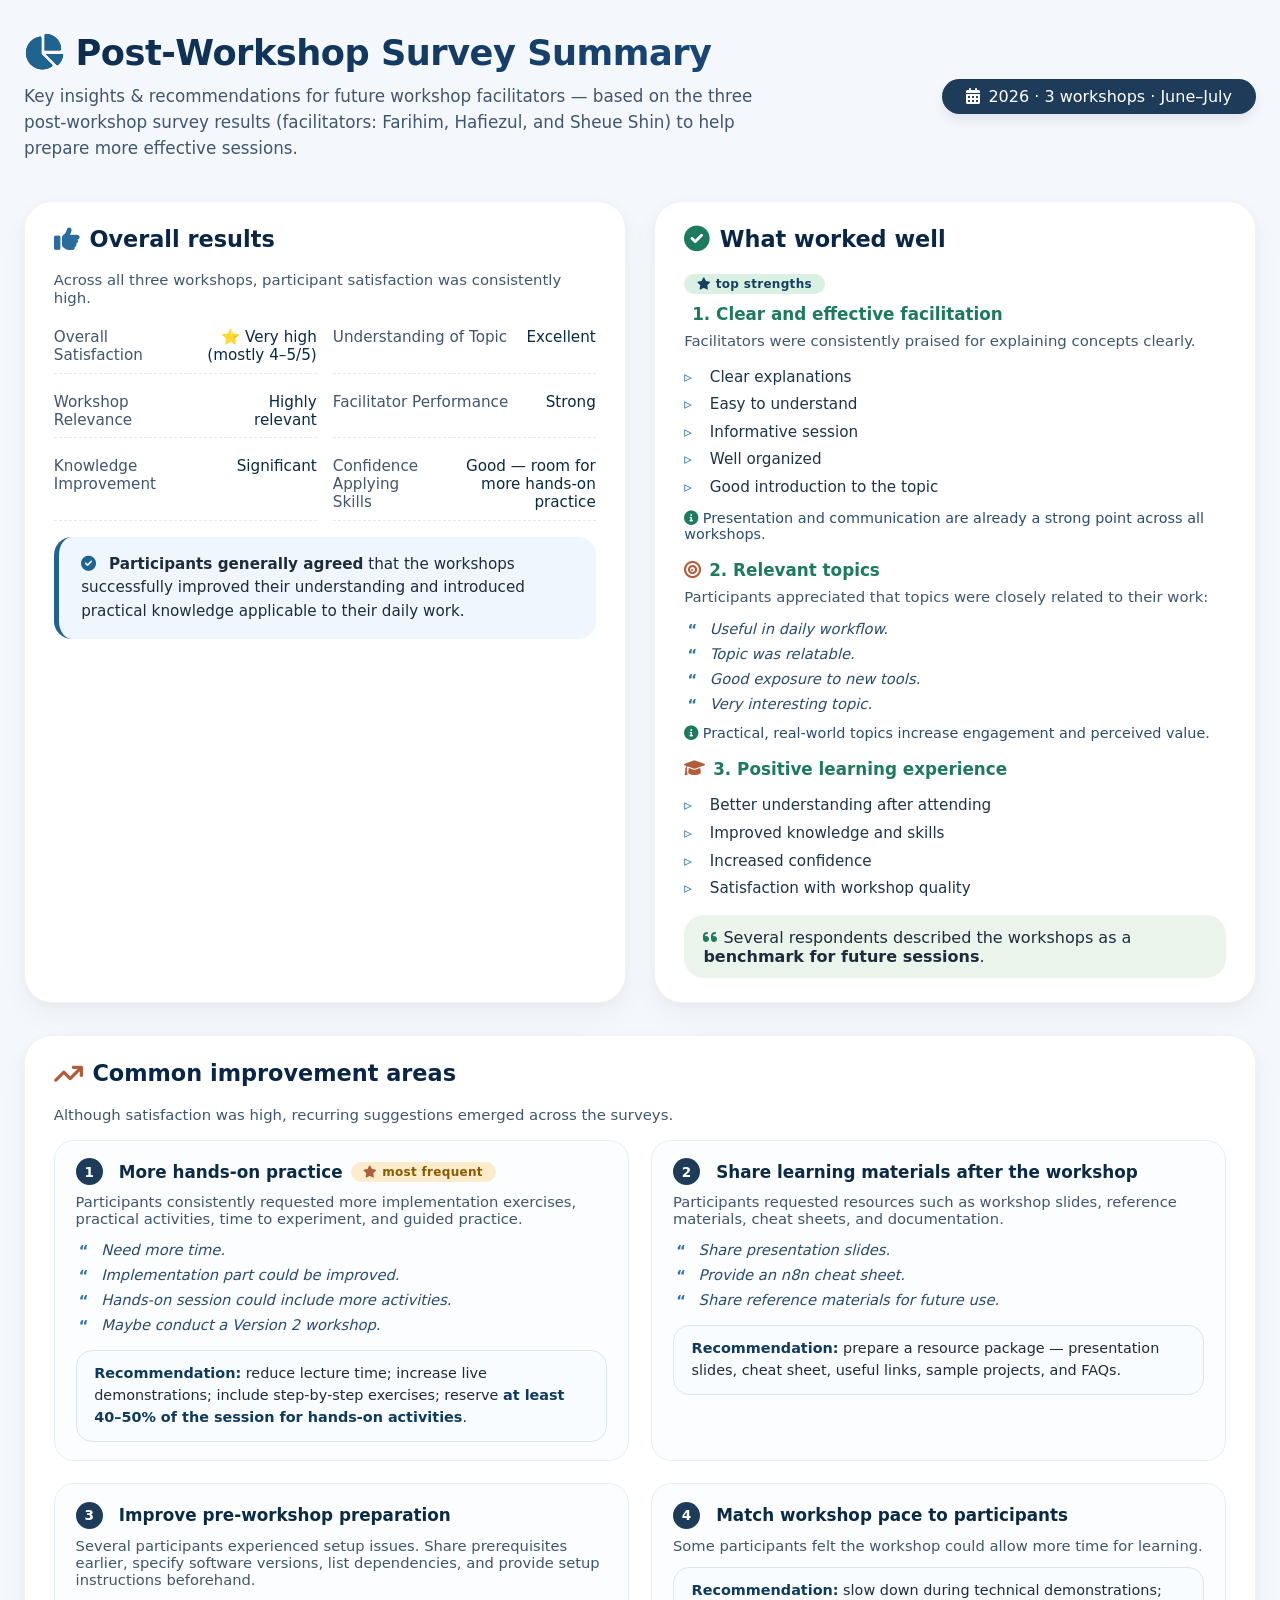
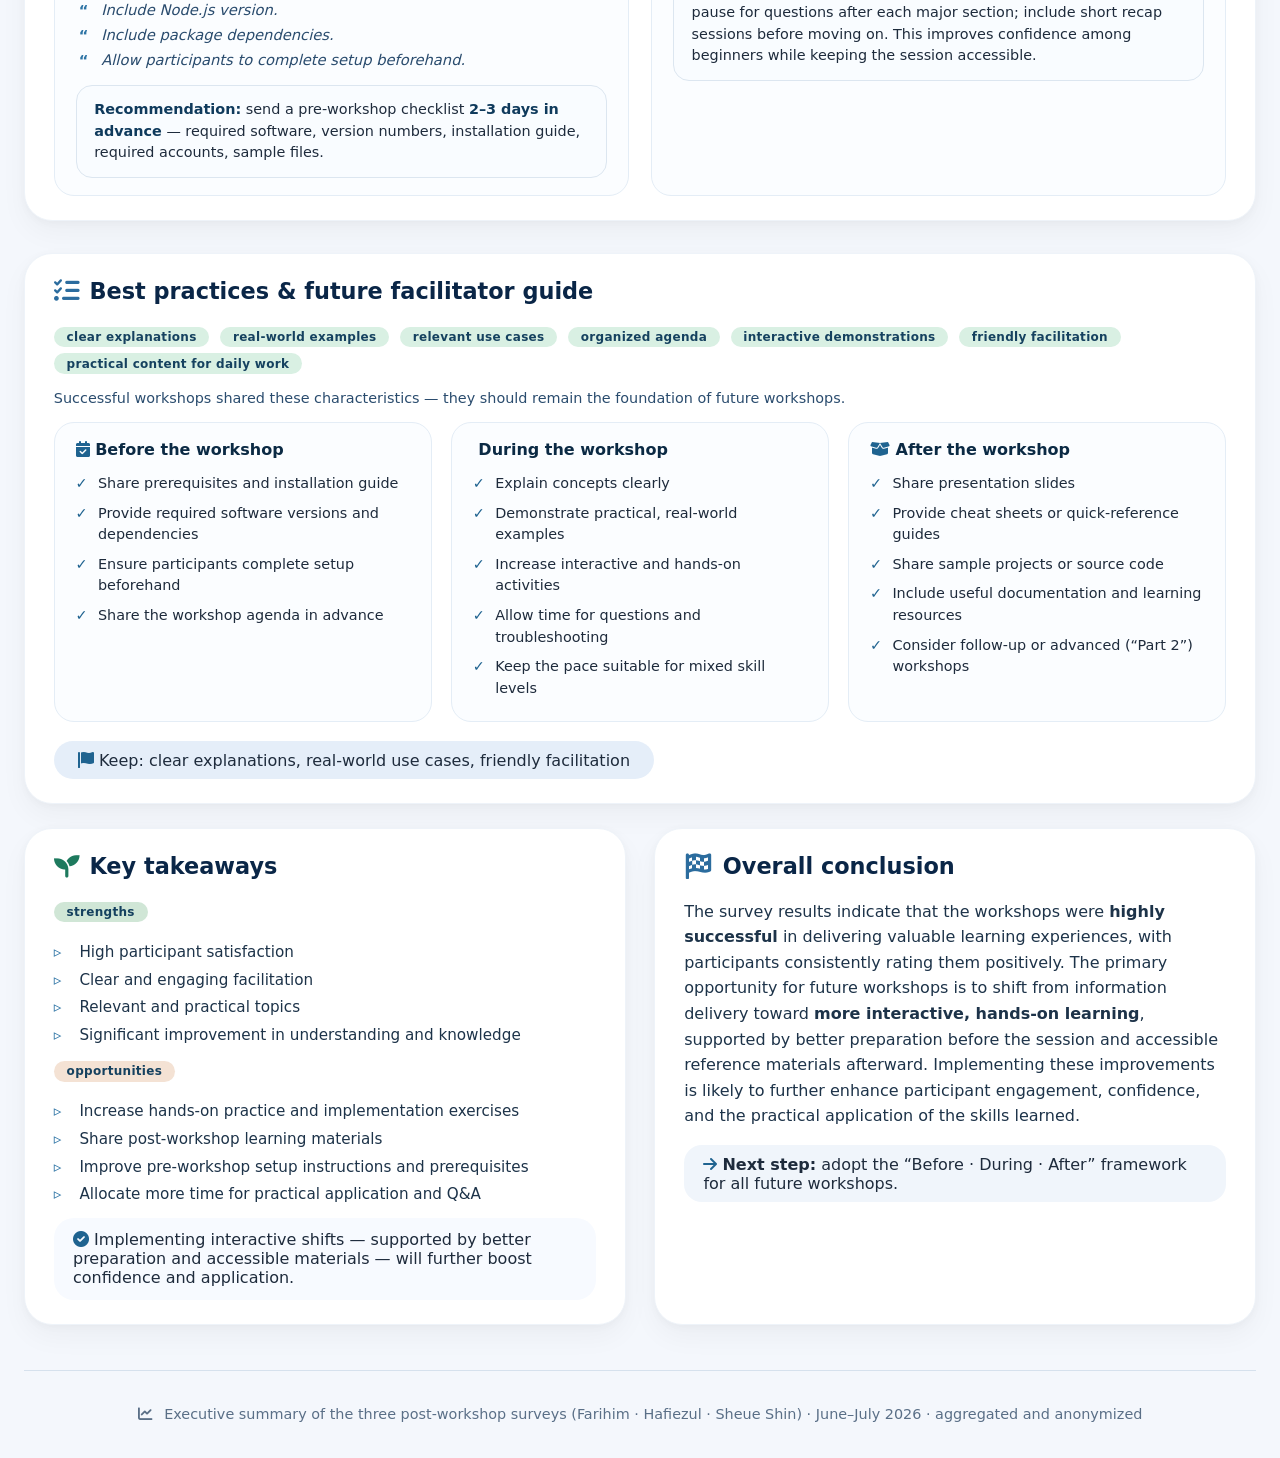
==== commit 5f7993fb: "feat: replace published report with executive summary from post-workshop surveys - Rebuild report.ht" ====
--- a/site/reports/post-workshop-2026/report.html
+++ b/site/reports/post-workshop-2026/report.html
@@ -1,18 +1,588 @@
-<!doctype html><html lang="en"><meta charset="utf-8"><meta name="viewport" content="width=device-width,initial-scale=1"><title>Post-Workshop Survey Analysis</title><style>
-:root{--ink:#172033;--muted:#5b6b80;--teal:#0f766e;--pale:#eaf7f5;--line:#d9e2ec;--amber:#fff6df}*{box-sizing:border-box}body{margin:0;background:#f4f7fa;color:var(--ink);font:15px/1.55 Arial,Helvetica,sans-serif}main{max-width:1180px;margin:auto;background:white;padding:44px 54px 70px}h1{font-size:34px;line-height:1.15;margin:0 0 8px}h2{font-size:23px;margin:42px 0 13px;border-bottom:2px solid var(--line);padding-bottom:8px}h3{font-size:17px;margin:24px 0 8px}.sub,.small{color:var(--muted)}.pill{display:inline-block;background:var(--pale);color:#075d57;border-radius:999px;padding:4px 10px;font-size:12px;font-weight:bold;margin:5px 5px 0 0}.callout{border-left:5px solid var(--teal);background:var(--pale);padding:14px 17px;margin:18px 0}.warn{border-left-color:#b7791f;background:var(--amber)}.kpis{display:grid;grid-template-columns:repeat(4,1fr);gap:12px;margin:24px 0}.kpi{border:1px solid var(--line);border-radius:10px;padding:15px;background:#fff}.num{font-size:26px;font-weight:bold;color:var(--teal)}.scroll{overflow-x:auto;border:1px solid var(--line);border-radius:8px;margin:12px 0 20px}table{border-collapse:collapse;width:100%;font-size:12px}th{background:#edf3f8;text-align:left;white-space:nowrap}th,td{padding:8px 9px;border-bottom:1px solid var(--line);vertical-align:top}tr:last-child td{border:0}img{max-width:100%;border:1px solid var(--line);border-radius:8px;margin:14px 0 4px}.caption{font-size:12px;color:var(--muted);margin-top:0}details{border:1px solid var(--line);border-radius:7px;padding:10px 12px;margin:7px 0}summary{cursor:pointer}summary span{float:right;color:var(--teal);font-weight:bold}.grid{display:grid;grid-template-columns:1fr 1fr;gap:20px}.slides{columns:2;gap:28px}.slide{break-inside:avoid;border:1px solid var(--line);border-radius:8px;padding:12px;margin:0 0 12px}@media(max-width:760px){main{padding:28px 18px}.kpis,.grid{grid-template-columns:1fr}.slides{columns:1}h1{font-size:28px}}</style><body><main>
-<p class="sub">Senior-management report · Generated from the three supplied Post-Workshop CSV exports only</p><h1>Post-Workshop Survey Analysis</h1><p class="sub">24 completed responses · 09 June–30 July 2026 (GMT+8) · 10 rating items + 1 open-text item</p><div><span class="pill">Post-Workshop Survey (Cohort A).csv</span><span class="pill">Post-Workshop Survey (Cohort B).csv</span><span class="pill">Post-Workshop Survey (Cohort C).csv</span></div>
-<div class="kpis"><div class="kpi"><div class="num">24</div>Respondents</div><div class="kpi"><div class="num">4.62/5</div>Overall rating mean</div><div class="kpi"><div class="num">96.7%</div>Positive ratings (4–5)</div><div class="kpi"><div class="num">0</div>Ratings of 1–2</div></div>
-<div class="callout warn"><b>Assumptions and limits.</b> The export does not include scale anchors, demographics, workshop topic, eligible/invited count, or AI-adoption fields. This report treats 4–5 as positive, 3 as neutral, and 1–2 as negative because all statements are positively framed. It describes completed feedback—not response rate, causal impact, or long-term behavior.</div>
-<h2>1. Executive Summary</h2><p>This consolidated post-workshop survey is exceptionally favorable on immediate reactions and self-reported learning. All 240 rating cells are complete; 232 are 4–5, 8 are 3, and none are 1–2.</p><ol><li><b>Understanding and satisfaction lead:</b> both average <b>4.75/5</b> and <b>4.75/5</b>, respectively.</li><li><b>Application is strong:</b> real-world application averages <b>4.71/5</b>; every respondent chose 4 or 5.</li><li><b>Practical delivery is the priority:</b> examples/activities is the relative low point at <b>4.46/5</b>, with three comments asking for more time, implementation depth, or exercises.</li><li><b>Transfer confidence lags comprehension:</b> confidence is <b>4.54/5</b> versus understanding at 4.75/5—favorable, but an opportunity for guided practice.</li><li><b>Delivery varies by file cohort:</b> composite means range from <b>4.47</b> to <b>4.85</b>. Treat this as a session-improvement signal, not a departmental or person-level judgment.</li></ol><div class="callout"><b>Surprising trend:</b> Near-ceiling ratings coexist with concrete implementation requests (setup guidance, more hands-on time, slides/cheat sheets). Satisfaction does not mean the learning journey is friction-free.</div>
-<h2>2. Respondent Demographics</h2><p>No department, team, job level, experience, location, role, or other demographic field was collected. No response rate can be computed because the invitation/attendance denominator is unknown. Filename labels are used only as anonymous <b>file cohorts</b>.</p><div class="scroll"><table><thead><tr><th>File cohort</th><th>n</th><th>Collection window</th><th>Composite mean</th><th>Median</th><th>Sample SD</th><th>Satisfaction</th></tr></thead><tbody><tr><td>Cohort A</td><td>6</td><td>09 Jun–10 Jun 2026</td><td>4.47</td><td>4.50</td><td>0.59</td><td>4.33</td></tr><tr><td>Cohort B</td><td>8</td><td>16 Jun–16 Jun 2026</td><td>4.85</td><td>4.90</td><td>0.18</td><td>5.00</td></tr><tr><td>Cohort C</td><td>10</td><td>28 Jul–30 Jul 2026</td><td>4.53</td><td>4.55</td><td>0.36</td><td>4.80</td></tr></tbody></table></div><p><b>Observation:</b> Cohort B is the highest-scoring file cohort (4.85/5); Cohort A is lowest (4.47/5). Differences may reflect topic, timing, cohort composition, or delivery conditions that were not captured.</p>
-<h2>3. Question-by-Question Analysis</h2><p><b>Question ranking:</b></p><ol><li><b>#1 Understanding:</b> 4.75/5</li><li><b>#1 Overall satisfaction:</b> 4.75/5</li><li><b>#3 Real-world application:</b> 4.71/5</li><li><b>#4 Relevance:</b> 4.67/5</li><li><b>#4 Knowledge / skills:</b> 4.67/5</li><li><b>#4 Facilitator clarity:</b> 4.67/5</li><li><b>#7 Confidence:</b> 4.54/5</li><li><b>#8 Organization:</b> 4.50/5</li><li><b>#8 Difficulty fit:</b> 4.50/5</li><li><b>#10 Examples / activities:</b> 4.46/5</li></ol><div class="scroll"><table><thead><tr><th>Q</th><th>Question</th><th>Mean</th><th>Median</th><th>Mode</th><th>SD</th><th>Range</th><th>5</th><th>4</th><th>3</th><th>2</th><th>1</th><th>Positive</th><th>Neutral</th><th>Negative</th></tr></thead><tbody><tr><td>Q1</td><td>Understanding</td><td>4.75</td><td>5.0</td><td>5</td><td>0.44</td><td>4–5</td><td>18 (75.0%)</td><td>6 (25.0%)</td><td>0 (0.0%)</td><td>0 (0.0%)</td><td>0 (0.0%)</td><td>100.0%</td><td>0.0%</td><td>0.0%</td></tr><tr><td>Q2</td><td>Confidence</td><td>4.54</td><td>5.0</td><td>5</td><td>0.51</td><td>4–5</td><td>13 (54.2%)</td><td>11 (45.8%)</td><td>0 (0.0%)</td><td>0 (0.0%)</td><td>0 (0.0%)</td><td>100.0%</td><td>0.0%</td><td>0.0%</td></tr><tr><td>Q3</td><td>Relevance</td><td>4.67</td><td>5.0</td><td>5</td><td>0.48</td><td>4–5</td><td>16 (66.7%)</td><td>8 (33.3%)</td><td>0 (0.0%)</td><td>0 (0.0%)</td><td>0 (0.0%)</td><td>100.0%</td><td>0.0%</td><td>0.0%</td></tr><tr><td>Q4</td><td>Knowledge / skills</td><td>4.67</td><td>5.0</td><td>5</td><td>0.48</td><td>4–5</td><td>16 (66.7%)</td><td>8 (33.3%)</td><td>0 (0.0%)</td><td>0 (0.0%)</td><td>0 (0.0%)</td><td>100.0%</td><td>0.0%</td><td>0.0%</td></tr><tr><td>Q5</td><td>Facilitator clarity</td><td>4.67</td><td>5.0</td><td>5</td><td>0.48</td><td>4–5</td><td>16 (66.7%)</td><td>8 (33.3%)</td><td>0 (0.0%)</td><td>0 (0.0%)</td><td>0 (0.0%)</td><td>100.0%</td><td>0.0%</td><td>0.0%</td></tr><tr><td>Q6</td><td>Examples / activities</td><td>4.46</td><td>5.0</td><td>5</td><td>0.72</td><td>3–5</td><td>14 (58.3%)</td><td>7 (29.2%)</td><td>3 (12.5%)</td><td>0 (0.0%)</td><td>0 (0.0%)</td><td>87.5%</td><td>12.5%</td><td>0.0%</td></tr><tr><td>Q7</td><td>Organization</td><td>4.50</td><td>5.0</td><td>5</td><td>0.72</td><td>3–5</td><td>15 (62.5%)</td><td>6 (25.0%)</td><td>3 (12.5%)</td><td>0 (0.0%)</td><td>0 (0.0%)</td><td>87.5%</td><td>12.5%</td><td>0.0%</td></tr><tr><td>Q8</td><td>Difficulty fit</td><td>4.50</td><td>5.0</td><td>5</td><td>0.59</td><td>3–5</td><td>13 (54.2%)</td><td>10 (41.7%)</td><td>1 (4.2%)</td><td>0 (0.0%)</td><td>0 (0.0%)</td><td>95.8%</td><td>4.2%</td><td>0.0%</td></tr><tr><td>Q9</td><td>Real-world application</td><td>4.71</td><td>5.0</td><td>5</td><td>0.46</td><td>4–5</td><td>17 (70.8%)</td><td>7 (29.2%)</td><td>0 (0.0%)</td><td>0 (0.0%)</td><td>0 (0.0%)</td><td>100.0%</td><td>0.0%</td><td>0.0%</td></tr><tr><td>Q10</td><td>Overall satisfaction</td><td>4.75</td><td>5.0</td><td>5</td><td>0.53</td><td>3–5</td><td>19 (79.2%)</td><td>4 (16.7%)</td><td>1 (4.2%)</td><td>0 (0.0%)</td><td>0 (0.0%)</td><td>95.8%</td><td>4.2%</td><td>0.0%</td></tr></tbody></table></div><p class="caption">Distribution cells are count (percentage). All ten questions have a modal rating of 5. Quantitative/checkbox/multiple-choice questions beyond the 10 Likert-style ratings do not exist in the export.</p><img src="charts/01_overall_question_scores.svg" alt="Overall question score bar chart"><p class="caption">Chart 1 — ranks the ten items by mean on the full 0–5 scale.</p><img src="charts/02_rating_distribution.svg" alt="Likert distribution chart"><p class="caption">Chart 2 — shows the full distribution. The small neutral pockets identify relative weak areas.</p><h3>Interpretation for every question</h3><details><summary><b>Q1 — I have a better understanding of the workshop topic after attending.</b> <span>4.75/5</span></summary><p><b>Distribution:</b> 5: 18 (75.0%), 4: 6 (25.0%), 3: 0 (0.0%), 2: 0 (0.0%), 1: 0 (0.0%). <b>Median:</b> 5.0; <b>mode:</b> 5; <b>observed range:</b> 4–5. Immediate comprehension is consistently favorable: all ratings are 4–5.</p></details><details><summary><b>Q2 — I feel more confident applying this topic after the workshop.</b> <span>4.54/5</span></summary><p><b>Distribution:</b> 5: 13 (54.2%), 4: 11 (45.8%), 3: 0 (0.0%), 2: 0 (0.0%), 1: 0 (0.0%). <b>Median:</b> 5.0; <b>mode:</b> 5; <b>observed range:</b> 4–5. Positive but lower than understanding; use practice to convert understanding into confidence.</p></details><details><summary><b>Q3 — The workshop content was relevant to my role, studies, or responsibilities.</b> <span>4.67/5</span></summary><p><b>Distribution:</b> 5: 16 (66.7%), 4: 8 (33.3%), 3: 0 (0.0%), 2: 0 (0.0%), 1: 0 (0.0%). <b>Median:</b> 5.0; <b>mode:</b> 5; <b>observed range:</b> 4–5. Every rating is 4–5, indicating strong immediate role/study relevance.</p></details><details><summary><b>Q4 — The workshop improved my knowledge or skills in this topic.</b> <span>4.67/5</span></summary><p><b>Distribution:</b> 5: 16 (66.7%), 4: 8 (33.3%), 3: 0 (0.0%), 2: 0 (0.0%), 1: 0 (0.0%). <b>Median:</b> 5.0; <b>mode:</b> 5; <b>observed range:</b> 4–5. All ratings are positive; this is self-reported gain, not a pre/post skills test.</p></details><details><summary><b>Q5 — The facilitator explained the topic clearly.</b> <span>4.67/5</span></summary><p><b>Distribution:</b> 5: 16 (66.7%), 4: 8 (33.3%), 3: 0 (0.0%), 2: 0 (0.0%), 1: 0 (0.0%). <b>Median:</b> 5.0; <b>mode:</b> 5; <b>observed range:</b> 4–5. All ratings are positive and comments corroborate clear explanation.</p></details><details><summary><b>Q6 — The examples, demonstrations, or activities helped me understand the topic.</b> <span>4.46/5</span></summary><p><b>Distribution:</b> 5: 14 (58.3%), 4: 7 (29.2%), 3: 3 (12.5%), 2: 0 (0.0%), 1: 0 (0.0%). <b>Median:</b> 5.0; <b>mode:</b> 5; <b>observed range:</b> 3–5. Lowest mean and 12.5% neutral: the clearest priority for more implementation, demonstrations, and exercises.</p></details><details><summary><b>Q7 — The workshop was well organized and easy to follow.</b> <span>4.50/5</span></summary><p><b>Distribution:</b> 5: 15 (62.5%), 4: 6 (25.0%), 3: 3 (12.5%), 2: 0 (0.0%), 1: 0 (0.0%). <b>Median:</b> 5.0; <b>mode:</b> 5; <b>observed range:</b> 3–5. Second-lowest tier with 12.5% neutral; lower score clusters in the Cohort A file cohort alongside setup comments.</p></details><details><summary><b>Q8 — The workshop difficulty level was appropriate for my current knowledge.</b> <span>4.50/5</span></summary><p><b>Distribution:</b> 5: 13 (54.2%), 4: 10 (41.7%), 3: 1 (4.2%), 2: 0 (0.0%), 1: 0 (0.0%). <b>Median:</b> 5.0; <b>mode:</b> 5; <b>observed range:</b> 3–5. 95.8% positive; offer optional preparation and differentiated practice for fit.</p></details><details><summary><b>Q9 — I can apply what I learned from this workshop in real situations.</b> <span>4.71/5</span></summary><p><b>Distribution:</b> 5: 17 (70.8%), 4: 7 (29.2%), 3: 0 (0.0%), 2: 0 (0.0%), 1: 0 (0.0%). <b>Median:</b> 5.0; <b>mode:</b> 5; <b>observed range:</b> 4–5. All ratings are positive; confirm transfer later through a 30/60-day follow-up.</p></details><details><summary><b>Q10 — Overall, I am satisfied with the workshop.</b> <span>4.75/5</span></summary><p><b>Distribution:</b> 5: 19 (79.2%), 4: 4 (16.7%), 3: 1 (4.2%), 2: 0 (0.0%), 1: 0 (0.0%). <b>Median:</b> 5.0; <b>mode:</b> 5; <b>observed range:</b> 3–5. Joint-highest mean; ceiling effects make satisfaction less sensitive to small improvements.</p></details>
-<h2>4. AI Adoption Analysis</h2><div class="callout warn"><b>Not measurable from this instrument.</b> There are no questions on AI use, AI tools, frequency, confidence, proficiency, training effectiveness, barriers, department, or productivity outcomes. One request for an “n8n cheat sheet” is workshop-resource feedback, not evidence of organizational AI adoption.</div><div class="scroll"><table><thead><tr><th>Requested AI measure</th><th>What can be concluded</th></tr></thead><tbody><tr><td>Current adoption / tools / frequency</td><td>Not collected.</td></tr><tr><td>Confidence / proficiency / training effectiveness</td><td>Only generic workshop confidence is collected; it cannot be attributed to AI.</td></tr><tr><td>Barriers / high- and low-use departments</td><td>Not collected; no department field exists.</td></tr><tr><td>Opportunity</td><td>Add tool, task, frequency, skill, barrier, and 30/60-day use questions if AI adoption is a strategic objective.</td></tr></tbody></table></div>
-<h2>5. Cross Analysis</h2><div class="grid"><div><h3>Cohort × score</h3><p>Immediate composite scores: Cohort A <b>4.47</b>, Cohort B <b>4.85</b>, Cohort C <b>4.53</b>. Cohort A’s lowest question means are examples/activities (4.00) and organization (4.17), consistent with its setup/hands-on comments.</p></div><div><h3>Confidence × application</h3><p>Exploratory Spearman association: <b>ρ=0.51</b>, two-sided permutation <b>p=0.022</b> (50,000 shuffles; below the conventional unadjusted 0.05 threshold). Higher confidence is associated with higher perceived ability to apply learning. It is a small, post-session, non-random sample; do not infer causation or generalize to employees at large.</p></div></div><img src="charts/03_cohort_composite_scores.svg" alt="Cohort composite bar chart"><p class="caption">Chart 3 — file-cohort composite scores; not a demographic or facilitator ranking.</p><img src="charts/04_cohort_question_heatmap.svg" alt="Cohort heatmap"><p class="caption">Chart 4 — relative variation by question and cohort. The color scale is zoomed to 4.0–5.0 for readability.</p>
-<h2>6. Trends, Patterns, and Risk Signals</h2><ul><li><b>Ceiling effect:</b> overall median and mode are both 5; satisfaction is useful for affirmation but weak at distinguishing marginal gains.</li><li><b>Transfer gap:</b> understanding exceeds confidence by 0.21 points. Use practice and post-session support to close it.</li><li><b>Operational friction:</b> prerequisites, package dependencies, and materials requests point to preventable setup/support cost.</li><li><b>High-performing group:</b> Cohort B is strong across all items (4.75–5.00); document its delivery conditions as a reusable workshop playbook.</li><li><b>High-risk data gap:</b> no demographics, topic, denominators, or delayed outcomes means leadership cannot assess reach, equity, usage, or ROI.</li></ul>
-<h2>7. Sentiment Analysis</h2><div class="scroll"><table><thead><tr><th>Primary tone</th><th>Comments</th><th>Share</th><th>Definition</th></tr></thead><tbody><tr><td>Positive</td><td>21</td><td>87.5%</td><td>Praise or positive benefit; can also contain a suggestion.</td></tr><tr><td>Neutral / action-oriented</td><td>3</td><td>12.5%</td><td>Concrete request without negative language.</td></tr><tr><td>Negative</td><td>0</td><td>0.0%</td><td>No comments coded negative.</td></tr></tbody></table></div><div class="scroll"><table><thead><tr><th>Theme</th><th>Comments</th><th>Share of 24</th><th>Reading</th></tr></thead><tbody><tr><td>Practical learning / relevance</td><td>6</td><td>25.0%</td><td>Multi-label; theme counts need not total 24.</td></tr><tr><td>Clear delivery / organization</td><td>4</td><td>16.7%</td><td>Multi-label; theme counts need not total 24.</td></tr><tr><td>More hands-on / time</td><td>3</td><td>12.5%</td><td>Multi-label; theme counts need not total 24.</td></tr><tr><td>Setup prerequisites</td><td>2</td><td>8.3%</td><td>Multi-label; theme counts need not total 24.</td></tr><tr><td>Reference materials</td><td>2</td><td>8.3%</td><td>Multi-label; theme counts need not total 24.</td></tr><tr><td>General endorsement</td><td>11</td><td>45.8%</td><td>Multi-label; theme counts need not total 24.</td></tr></tbody></table></div><p><b>Overall sentiment score:</b> <b>+87.5</b> on a −100 to +100 net-sentiment scale. Tone is appreciative and constructive rather than frustrated. Common positive words: <b>good</b> (13), <b>well</b> (3), <b>clear</b> (1), <b>clearly</b> (1), <b>useful</b> (2), <b>informative</b> (3), <b>new</b> (2). Common concerns: more implementation/time (3 comments), setup prerequisites (2), and post-session references (2).</p><p><b>Representative anonymized feedback:</b> “Gained good knowledge and super useful on daily task.” · “The hands-on session could also include more activities and exercises.” · “Share slides after workshop.” · “good if can share some n8n cheat sheet for reference...”</p><img src="charts/05_feedback_themes.svg" alt="Feedback themes bar chart"><p class="caption">Chart 5 — actionable feedback themes. A word cloud was not used as a primary decision chart: with only 24 short comments, generic terms such as “good” would obscure the actionable requests.</p>
-<h2>8. Recommendations</h2><div class="scroll"><table><thead><tr><th>Priority / horizon</th><th>Action</th><th>Impact</th><th>Ease</th><th>Expected ROI</th></tr></thead><tbody><tr><td>Quick win · ≤1 month</td><td>Publish a standard pre-workshop setup checklist: versions, package dependencies, access test, and troubleshooting route.</td><td>High</td><td>High</td><td>High</td></tr><tr><td>Quick win · ≤1 month</td><td>Share slides, cheat sheet, sample files, and recording/recap within 48 hours.</td><td>High</td><td>High</td><td>High</td></tr><tr><td>Quick win · ≤1 month</td><td>Add a short guided practice block and a final real-work use case.</td><td>High</td><td>Medium</td><td>High</td></tr><tr><td>Medium term · 3–6 months</td><td>Create a reusable delivery playbook from the strongest cohort: agenda, prep, examples, facilitator guide, and feedback loop.</td><td>High</td><td>Medium</td><td>High</td></tr><tr><td>Medium term · 3–6 months</td><td>Run an optional “v2” lab/office hour focused on implementation and participant use cases.</td><td>High</td><td>Medium</td><td>High</td></tr><tr><td>Medium term · 3–6 months</td><td>Redesign the survey with topic, role/team, experience, scale anchors, and a 30/60-day transfer question.</td><td>High</td><td>Medium</td><td>High</td></tr><tr><td>Long term · 6–12 months</td><td>Measure adoption/ROI with behavior, time saved, quality, risk, and use-case data—especially if these are AI/automation workshops.</td><td>High</td><td>Medium</td><td>High</td></tr></tbody></table></div>
-<h2>9. Management Insights</h2><ul><li><b>Focus:</b> convert strong satisfaction into sustained application; prioritize practice, prerequisites, and reusable resources.</li><li><b>Biggest risk:</b> using a high immediate satisfaction score as a proxy for long-term adoption or business value.</li><li><b>Opportunity:</b> standardize the delivery conditions behind the Cohort B cohort and offer a second-level implementation lab.</li><li><b>Departments needing attention:</b> cannot be identified. Do not label a cohort as a department without a department field.</li><li><b>Employee communication:</b> acknowledge the feedback, confirm setup guides/materials and more hands-on practice, and explain how 30/60-day outcomes will be followed up.</li></ul>
-<h2>10. Presentation-Ready Summary</h2><div class="slides"><div class="slide"><b>Slide 1 — Survey Overview</b><ul><li>24 completed post-workshop responses</li><li>10 rating items + open feedback</li><li>Collection: June–July 2026 (GMT+8)</li></ul></div><div class="slide"><b>Slide 2 — Respondent Demographics</b><ul><li>File cohorts: 6 / 8 / 10 responses</li><li>No demographic fields collected</li><li>Response rate unavailable</li></ul></div><div class="slide"><b>Slide 3 — Key Findings</b><ul><li>Overall mean: 4.62/5</li><li>96.7% ratings are positive</li><li>Examples/activities is the relative priority</li></ul></div><div class="slide"><b>Slide 4 — AI Adoption Overview</b><ul><li>AI adoption was not measured</li><li>Do not infer use from this survey</li><li>Add tool/frequency/barrier questions</li></ul></div><div class="slide"><b>Slide 5 — Strengths</b><ul><li>Understanding and satisfaction: 4.75/5</li><li>Application: 4.71/5</li><li>No 1–2 ratings</li></ul></div><div class="slide"><b>Slide 6 — Improvement Areas</b><ul><li>Hands-on implementation and time</li><li>Pre-session prerequisites</li><li>Slides / cheat sheets / reference materials</li></ul></div><div class="slide"><b>Slide 7 — Employee Feedback Themes</b><ul><li>Practical learning and relevance: 6 comments</li><li>Clear delivery / organization: 4</li><li>More hands-on/time: 3</li></ul></div><div class="slide"><b>Slide 8 — Recommendations</b><ul><li>Setup checklist + materials within 48 hours</li><li>Guided practice and a v2 lab</li><li>Standardized workshop playbook</li></ul></div><div class="slide"><b>Slide 9 — Action Plan</b><ul><li>0–30 days: remove setup friction</li><li>3–6 months: standardize and follow up</li><li>6–12 months: measure behavior and ROI</li></ul></div><div class="slide"><b>Slide 10 — Conclusion</b><ul><li>Immediate workshop health is strong</li><li>Next value lies in transfer, not satisfaction alone</li><li>Improve measurement before broad decisions</li></ul></div></div>
-<h2>11. Visualizations</h2><p>Five editable SVG charts are generated in <code>charts/</code>: question means, rating distribution, cohort composite scores, cohort heatmap, and actionable feedback themes. Pie, radar, treemap, line, and word-cloud formats were not used because this is a small, cross-sectional, non-hierarchical dataset; they would add visual complexity without stronger decisions.</p>
-<h2>12. Statistical and Data-Quality Insights</h2><div class="scroll"><table><thead><tr><th>Measure</th><th>Result</th><th>Interpretation</th></tr></thead><tbody><tr><td>Overall mean / median / mode</td><td>4.62 / 5.0 / 5</td><td>Responses cluster at the top of the scale.</td></tr><tr><td>Overall sample SD</td><td>0.55</td><td>Low dispersion; strong ceiling effect.</td></tr><tr><td>Missing ratings</td><td>0 of 240 (0.0%)</td><td>Every rating response is present.</td></tr><tr><td>Missing comments</td><td>0 of 24 (0.0%)</td><td>All respondents supplied a comment.</td></tr><tr><td>Duplicates</td><td>No duplicate timestamps observed</td><td>Anonymous data cannot rule out repeat respondents beyond this check.</td></tr><tr><td>Response rate</td><td>Not calculable</td><td>Eligible/invited attendee count absent.</td></tr><tr><td>Significance</td><td>Confidence–application ρ=0.51, permutation p=0.022</td><td>Exploratory only; small non-random sample and ordinal ceiling effects apply.</td></tr></tbody></table></div>
-<h2>13. Final Conclusion</h2><p><b>Overall health:</b> strong immediate reaction, relevance, and self-reported learning/application. <b>Biggest strengths:</b> understanding, satisfaction, relevance, and perceived applicability. <b>Biggest weaknesses:</b> not poor scores, but relative gaps in hands-on examples, session organization/setup, and confidence transfer. <b>Top five priorities:</b> (1) pre-workshop setup guide, (2) reusable materials, (3) more guided practice, (4) implementation-focused follow-up, and (5) a measurement redesign with delayed outcomes and segmentation. <b>Next step:</b> implement the quick wins before the next cohort, then run a 30/60-day follow-up to test whether immediate satisfaction becomes actual application.</p><p class="small">This public version intentionally excludes raw response exports. It contains aggregated and anonymized analysis only.</p></main></body></html>+<!DOCTYPE html>
+<html lang="en">
+<head>
+  <meta charset="UTF-8" />
+  <meta name="viewport" content="width=device-width, initial-scale=1.0"/>
+  <title>Post-Workshop Survey Summary · Key Insights &amp; Recommendations</title>
+  <!-- Font Awesome (icons) -->
+  <link rel="stylesheet" href="https://cdnjs.cloudflare.com/ajax/libs/font-awesome/6.0.0-beta3/css/all.min.css" />
+  <style>
+    * {
+      margin: 0;
+      padding: 0;
+      box-sizing: border-box;
+    }
+
+    body {
+      background: #f4f7fc;
+      font-family: 'Segoe UI', Roboto, system-ui, sans-serif;
+      padding: 2rem 1.5rem;
+      color: #1e2b3c;
+    }
+
+    .container {
+      max-width: 1300px;
+      margin: 0 auto;
+    }
+
+    /* cards & layout */
+    .header {
+      margin-bottom: 2.5rem;
+      display: flex;
+      flex-wrap: wrap;
+      justify-content: space-between;
+      align-items: center;
+    }
+
+    .header h1 {
+      font-weight: 600;
+      font-size: 2.2rem;
+      letter-spacing: -0.5px;
+      background: linear-gradient(145deg, #0b2a4a, #1b4a7a);
+      -webkit-background-clip: text;
+      -webkit-text-fill-color: transparent;
+      background-clip: text;
+    }
+
+    .header .badge {
+      background: #1e3b5a;
+      color: white;
+      padding: 0.5rem 1.5rem;
+      border-radius: 40px;
+      font-weight: 500;
+      font-size: 1rem;
+      box-shadow: 0 6px 12px rgba(0,20,40,0.08);
+    }
+
+    .subtitle {
+      margin-top: 0.6rem;
+      color: #3f566e;
+      font-size: 1.05rem;
+      max-width: 760px;
+      line-height: 1.55;
+    }
+
+    .grid-2col {
+      display: grid;
+      grid-template-columns: 1fr 1fr;
+      gap: 1.8rem;
+      margin-bottom: 2rem;
+    }
+
+    .card {
+      background: #ffffff;
+      border-radius: 28px;
+      padding: 1.5rem 1.8rem;
+      box-shadow: 0 12px 28px rgba(0, 0, 0, 0.04), 0 2px 8px rgba(0,20,40,0.03);
+      transition: 0.2s ease;
+      border: 1px solid #eef3f9;
+    }
+
+    .card:hover {
+      box-shadow: 0 20px 32px rgba(0, 20, 40, 0.06);
+    }
+
+    .card h2 {
+      font-size: 1.4rem;
+      font-weight: 600;
+      margin-bottom: 1.2rem;
+      color: #0a2647;
+      display: flex;
+      align-items: center;
+      gap: 0.6rem;
+    }
+
+    .card h2 i {
+      color: #2b6c9e;
+      font-size: 1.6rem;
+    }
+
+    .card h3 {
+      font-size: 1.05rem;
+      font-weight: 600;
+      color: #0b2a44;
+      margin-bottom: 0.5rem;
+      display: flex;
+      align-items: center;
+      gap: 0.5rem;
+    }
+
+    .card h3 i {
+      color: #b05e3a;
+    }
+
+    .metric-grid {
+      display: grid;
+      grid-template-columns: 1fr 1fr;
+      gap: 0.6rem 1rem;
+    }
+
+    .metric-item {
+      display: flex;
+      justify-content: space-between;
+      gap: 0.8rem;
+      padding: 0.55rem 0;
+      border-bottom: 1px dashed #e3eaf1;
+      font-size: 0.95rem;
+    }
+
+    .metric-item .label {
+      color: #3f566e;
+    }
+
+    .metric-item .value {
+      font-weight: 500;
+      color: #0a2a44;
+      text-align: right;
+    }
+
+    .star-high {
+      color: #f5b342;
+    }
+
+    .feedback-list {
+      list-style: none;
+      margin-top: 0.8rem;
+    }
+
+    .feedback-list li {
+      padding: 0.3rem 0 0.3rem 1.6rem;
+      position: relative;
+      font-size: 0.95rem;
+      color: #1d3349;
+    }
+
+    .feedback-list li::before {
+      content: "▹";
+      position: absolute;
+      left: 0;
+      color: #2e74a5;
+      font-weight: bold;
+    }
+
+    .quote-list {
+      list-style: none;
+      margin-top: 0.6rem;
+    }
+
+    .quote-list li {
+      padding: 0.25rem 0 0.25rem 1.6rem;
+      position: relative;
+      font-size: 0.92rem;
+      font-style: italic;
+      color: #2a4c6e;
+    }
+
+    .quote-list li::before {
+      content: "“";
+      position: absolute;
+      left: 0.2rem;
+      color: #2e74a5;
+      font-weight: bold;
+      font-style: normal;
+    }
+
+    .pill {
+      display: inline-block;
+      background: #e3edf6;
+      color: #15415f;
+      font-size: 0.75rem;
+      font-weight: 600;
+      padding: 0.2rem 0.8rem;
+      border-radius: 40px;
+      letter-spacing: 0.3px;
+      margin: 0.2rem 0.35rem 0.2rem 0;
+    }
+
+    .pill.star {
+      background: #fdeccb;
+      color: #8a5a00;
+    }
+
+    .insight-box {
+      background: #f0f6fe;
+      border-radius: 18px;
+      padding: 1rem 1.4rem;
+      margin: 1rem 0 0.2rem;
+      border-left: 5px solid #1f6390;
+      font-size: 0.95rem;
+      line-height: 1.55;
+    }
+
+    .insight-box.warn {
+      background: #fdf4e6;
+      border-left-color: #b7791f;
+    }
+
+    .rec-box {
+      background: #f9fcff;
+      border-radius: 16px;
+      border: 1px solid #dce6f0;
+      padding: 0.8rem 1.1rem;
+      margin-top: 0.8rem;
+      font-size: 0.9rem;
+      line-height: 1.5;
+    }
+
+    .rec-box strong {
+      color: #0f3a5c;
+    }
+
+    .rec-box ul {
+      list-style: none;
+      margin-top: 0.4rem;
+    }
+
+    .rec-box ul li {
+      padding: 0.15rem 0 0.15rem 1.4rem;
+      position: relative;
+    }
+
+    .rec-box ul li::before {
+      content: "✓";
+      position: absolute;
+      left: 0;
+      color: #1f6390;
+      font-weight: bold;
+    }
+
+    .improve-grid {
+      display: grid;
+      grid-template-columns: 1fr 1fr;
+      gap: 1.4rem;
+      margin-top: 0.4rem;
+    }
+
+    .improve-item {
+      background: #fbfdff;
+      border: 1px solid #e4edf6;
+      border-radius: 20px;
+      padding: 1.1rem 1.3rem;
+    }
+
+    .improve-item .rank {
+      display: inline-flex;
+      align-items: center;
+      justify-content: center;
+      width: 1.7rem;
+      height: 1.7rem;
+      border-radius: 50%;
+      background: #1e3b5a;
+      color: white;
+      font-size: 0.85rem;
+      font-weight: 700;
+      margin-right: 0.5rem;
+    }
+
+    .recommendation {
+      background: #f9fcff;
+      border-radius: 24px;
+      padding: 1.2rem 1.8rem;
+      border: 1px solid #dce6f0;
+      margin: 1.5rem 0 0.8rem;
+    }
+
+    .recommendation h3 {
+      font-weight: 600;
+      color: #0f3a5c;
+      margin-bottom: 0.8rem;
+      font-size: 1.2rem;
+    }
+
+    .two-col-list {
+      display: grid;
+      grid-template-columns: 1fr 1fr;
+      gap: 0.6rem 1.8rem;
+      padding-left: 0.4rem;
+    }
+
+    .two-col-list li {
+      list-style: none;
+      padding: 0.2rem 0;
+    }
+
+    .two-col-list li i {
+      color: #2e74a5;
+      width: 1.4rem;
+    }
+
+    .phase-grid {
+      display: grid;
+      grid-template-columns: 1fr 1fr 1fr;
+      gap: 1.2rem;
+      margin: 1rem 0;
+    }
+
+    .phase-col {
+      background: #fbfdff;
+      border: 1px solid #e4edf6;
+      border-radius: 20px;
+      padding: 1.1rem 1.3rem;
+    }
+
+    .phase-col .phase-title {
+      font-weight: 600;
+      color: #0b2a44;
+      margin-bottom: 0.6rem;
+      font-size: 1rem;
+    }
+
+    .phase-col ul {
+      list-style: none;
+      font-size: 0.9rem;
+      line-height: 1.5;
+    }
+
+    .phase-col ul li {
+      padding: 0.25rem 0 0.25rem 1.4rem;
+      position: relative;
+    }
+
+    .phase-col ul li::before {
+      content: "✓";
+      position: absolute;
+      left: 0;
+      color: #1f6390;
+      font-weight: bold;
+    }
+
+    .takeaway-row {
+      display: flex;
+      flex-direction: column;
+      gap: 0.6rem;
+    }
+
+    .footer-note {
+      text-align: center;
+      margin-top: 2.8rem;
+      font-size: 0.9rem;
+      color: #5a6f87;
+      border-top: 1px solid #d6e1ed;
+      padding-top: 2rem;
+      line-height: 1.6;
+    }
+
+    @media (max-width: 860px) {
+      .grid-2col { grid-template-columns: 1fr; }
+      .improve-grid { grid-template-columns: 1fr; }
+      .phase-grid { grid-template-columns: 1fr; }
+      .two-col-list { grid-template-columns: 1fr; }
+      .header { flex-direction: column; align-items: start; gap: 1rem; }
+      .metric-grid { grid-template-columns: 1fr; }
+    }
+  </style>
+</head>
+<body>
+<div class="container">
+
+  <!-- Header -->
+  <div class="header">
+    <div>
+      <h1><i class="fas fa-chart-pie" style="margin-right: 12px; background: none; -webkit-text-fill-color: #1f6390;"></i>Post‑Workshop Survey Summary</h1>
+      <p class="subtitle">Key insights &amp; recommendations for future workshop facilitators — based on the three post‑workshop survey results (facilitators: Farihim, Hafiezul, and Sheue Shin) to help prepare more effective sessions.</p>
+    </div>
+    <span class="badge"><i class="fas fa-calendar-alt" style="margin-right: 8px;"></i>2026 · 3 workshops · June–July</span>
+  </div>
+
+  <!-- Overall results + strengths -->
+  <div class="grid-2col">
+    <!-- left: overall results -->
+    <div class="card">
+      <h2><i class="fas fa-thumbs-up"></i> Overall results</h2>
+      <p style="font-size:0.93rem; color:#3f566e; margin-bottom: 0.8rem;">Across all three workshops, participant satisfaction was consistently high.</p>
+      <div class="metric-grid">
+        <div class="metric-item"><span class="label">Overall Satisfaction</span><span class="value"><span class="star-high">⭐</span> Very high (mostly 4–5/5)</span></div>
+        <div class="metric-item"><span class="label">Understanding of Topic</span><span class="value">Excellent</span></div>
+        <div class="metric-item"><span class="label">Workshop Relevance</span><span class="value">Highly relevant</span></div>
+        <div class="metric-item"><span class="label">Facilitator Performance</span><span class="value">Strong</span></div>
+        <div class="metric-item"><span class="label">Knowledge Improvement</span><span class="value">Significant</span></div>
+        <div class="metric-item"><span class="label">Confidence Applying Skills</span><span class="value">Good — room for more hands‑on practice</span></div>
+      </div>
+      <div class="insight-box">
+        <i class="fas fa-check-circle" style="color: #1f6390; margin-right: 8px;"></i>
+        <strong>Participants generally agreed</strong> that the workshops successfully improved their understanding and introduced practical knowledge applicable to their daily work.
+      </div>
+    </div>
+
+    <!-- right: what worked well -->
+    <div class="card">
+      <h2><i class="fas fa-check-circle" style="color:#1e7a5e;"></i> What worked well</h2>
+      <div style="margin-bottom: 0.4rem;">
+        <span class="pill" style="background:#d9f0e3;"><i class="fas fa-star"></i> top strengths</span>
+      </div>
+
+      <h3 style="color:#1e7a5e;"><i class="fas fa-person-chalkboard"></i> 1. Clear and effective facilitation</h3>
+      <p style="font-size:0.93rem; color:#3f566e;">Facilitators were consistently praised for explaining concepts clearly.</p>
+      <ul class="feedback-list">
+        <li>Clear explanations</li>
+        <li>Easy to understand</li>
+        <li>Informative session</li>
+        <li>Well organized</li>
+        <li>Good introduction to the topic</li>
+      </ul>
+      <p style="font-size:0.9rem; color:#2a4c6e; margin-top:0.6rem;"><i class="fas fa-circle-info" style="color:#1e7a5e;"></i> Presentation and communication are already a strong point across all workshops.</p>
+
+      <h3 style="margin-top:1.1rem; color:#1e7a5e;"><i class="fas fa-bullseye"></i> 2. Relevant topics</h3>
+      <p style="font-size:0.93rem; color:#3f566e;">Participants appreciated that topics were closely related to their work:</p>
+      <ul class="quote-list">
+        <li>Useful in daily workflow.</li>
+        <li>Topic was relatable.</li>
+        <li>Good exposure to new tools.</li>
+        <li>Very interesting topic.</li>
+      </ul>
+      <p style="font-size:0.9rem; color:#2a4c6e; margin-top:0.6rem;"><i class="fas fa-circle-info" style="color:#1e7a5e;"></i> Practical, real‑world topics increase engagement and perceived value.</p>
+
+      <h3 style="margin-top:1.1rem; color:#1e7a5e;"><i class="fas fa-graduation-cap"></i> 3. Positive learning experience</h3>
+      <ul class="feedback-list">
+        <li>Better understanding after attending</li>
+        <li>Improved knowledge and skills</li>
+        <li>Increased confidence</li>
+        <li>Satisfaction with workshop quality</li>
+      </ul>
+      <div style="background:#eaf4eb; border-radius: 20px; padding: 0.8rem 1.2rem; margin-top: 0.8rem;">
+        <i class="fas fa-quote-left" style="color:#1f7a5e;"></i> Several respondents described the workshops as a <strong>benchmark for future sessions</strong>.
+      </div>
+    </div>
+  </div>
+
+  <!-- Common improvement areas -->
+  <div class="card" style="margin-bottom: 2rem;">
+    <h2><i class="fas fa-arrow-trend-up" style="color:#b05e3a;"></i> Common improvement areas</h2>
+    <p style="font-size:0.93rem; color:#3f566e; margin-bottom: 1rem;">Although satisfaction was high, recurring suggestions emerged across the surveys.</p>
+    <div class="improve-grid">
+
+      <div class="improve-item">
+        <h3><span class="rank">1</span> More hands‑on practice <span class="pill star"><i class="fas fa-star"></i> most frequent</span></h3>
+        <p style="font-size:0.92rem; color:#3f566e;">Participants consistently requested more implementation exercises, practical activities, time to experiment, and guided practice.</p>
+        <ul class="quote-list">
+          <li>Need more time.</li>
+          <li>Implementation part could be improved.</li>
+          <li>Hands‑on session could include more activities.</li>
+          <li>Maybe conduct a Version 2 workshop.</li>
+        </ul>
+        <div class="rec-box"><strong>Recommendation:</strong> reduce lecture time; increase live demonstrations; include step‑by‑step exercises; reserve <strong>at least 40–50% of the session for hands‑on activities</strong>.</div>
+      </div>
+
+      <div class="improve-item">
+        <h3><span class="rank">2</span> Share learning materials after the workshop</h3>
+        <p style="font-size:0.92rem; color:#3f566e;">Participants requested resources such as workshop slides, reference materials, cheat sheets, and documentation.</p>
+        <ul class="quote-list">
+          <li>Share presentation slides.</li>
+          <li>Provide an n8n cheat sheet.</li>
+          <li>Share reference materials for future use.</li>
+        </ul>
+        <div class="rec-box"><strong>Recommendation:</strong> prepare a resource package — presentation slides, cheat sheet, useful links, sample projects, and FAQs.</div>
+      </div>
+
+      <div class="improve-item">
+        <h3><span class="rank">3</span> Improve pre‑workshop preparation</h3>
+        <p style="font-size:0.92rem; color:#3f566e;">Several participants experienced setup issues. Share prerequisites earlier, specify software versions, list dependencies, and provide setup instructions beforehand.</p>
+        <ul class="quote-list">
+          <li>Include Node.js version.</li>
+          <li>Include package dependencies.</li>
+          <li>Allow participants to complete setup beforehand.</li>
+        </ul>
+        <div class="rec-box"><strong>Recommendation:</strong> send a pre‑workshop checklist <strong>2–3 days in advance</strong> — required software, version numbers, installation guide, required accounts, sample files.</div>
+      </div>
+
+      <div class="improve-item">
+        <h3><span class="rank">4</span> Match workshop pace to participants</h3>
+        <p style="font-size:0.92rem; color:#3f566e;">Some participants felt the workshop could allow more time for learning.</p>
+        <div class="rec-box"><strong>Recommendation:</strong> slow down during technical demonstrations; pause for questions after each major section; include short recap sessions before moving on. This improves confidence among beginners while keeping the session accessible.</div>
+      </div>
+
+    </div>
+  </div>
+
+  <!-- Best practices + future facilitator guide -->
+  <div class="card" style="margin-bottom: 1.5rem;">
+    <h2><i class="fas fa-list-check"></i> Best practices &amp; future facilitator guide</h2>
+    <div style="margin: 0.4rem 0 0.8rem;">
+      <span class="pill" style="background:#d9f0e3;">clear explanations</span>
+      <span class="pill" style="background:#d9f0e3;">real‑world examples</span>
+      <span class="pill" style="background:#d9f0e3;">relevant use cases</span>
+      <span class="pill" style="background:#d9f0e3;">organized agenda</span>
+      <span class="pill" style="background:#d9f0e3;">interactive demonstrations</span>
+      <span class="pill" style="background:#d9f0e3;">friendly facilitation</span>
+      <span class="pill" style="background:#d9f0e3;">practical content for daily work</span>
+    </div>
+    <p style="font-size:0.9rem; color:#2a4c6e; margin-bottom: 0.6rem;">Successful workshops shared these characteristics — they should remain the foundation of future workshops.</p>
+    <div class="phase-grid">
+      <div class="phase-col">
+        <div class="phase-title"><i class="fas fa-calendar-check" style="color:#1f6390;"></i> Before the workshop</div>
+        <ul>
+          <li>Share prerequisites and installation guide</li>
+          <li>Provide required software versions and dependencies</li>
+          <li>Ensure participants complete setup beforehand</li>
+          <li>Share the workshop agenda in advance</li>
+        </ul>
+      </div>
+      <div class="phase-col">
+        <div class="phase-title"><i class="fas fa-person-chalkboard" style="color:#1f6390;"></i> During the workshop</div>
+        <ul>
+          <li>Explain concepts clearly</li>
+          <li>Demonstrate practical, real‑world examples</li>
+          <li>Increase interactive and hands‑on activities</li>
+          <li>Allow time for questions and troubleshooting</li>
+          <li>Keep the pace suitable for mixed skill levels</li>
+        </ul>
+      </div>
+      <div class="phase-col">
+        <div class="phase-title"><i class="fas fa-box-open" style="color:#1f6390;"></i> After the workshop</div>
+        <ul>
+          <li>Share presentation slides</li>
+          <li>Provide cheat sheets or quick‑reference guides</li>
+          <li>Share sample projects or source code</li>
+          <li>Include useful documentation and learning resources</li>
+          <li>Consider follow‑up or advanced (“Part 2”) workshops</li>
+        </ul>
+      </div>
+    </div>
+    <div style="background:#e5eef9; border-radius: 30px; padding: 0.6rem 1.5rem; display: inline-block; margin-top: 0.2rem;">
+      <i class="fas fa-flag" style="color:#1f6390;"></i> Keep: clear explanations, real‑world use cases, friendly facilitation
+    </div>
+  </div>
+
+  <!-- Key takeaways & conclusion -->
+  <div class="grid-2col">
+    <div class="card">
+      <h2><i class="fas fa-seedling" style="color:#1e7a5e;"></i> Key takeaways</h2>
+      <div class="takeaway-row">
+        <div>
+          <span class="pill" style="background:#d0e6d6;">strengths</span>
+          <ul class="feedback-list">
+            <li>High participant satisfaction</li>
+            <li>Clear and engaging facilitation</li>
+            <li>Relevant and practical topics</li>
+            <li>Significant improvement in understanding and knowledge</li>
+          </ul>
+        </div>
+        <div>
+          <span class="pill" style="background:#f4e2d4;">opportunities</span>
+          <ul class="feedback-list">
+            <li>Increase hands‑on practice and implementation exercises</li>
+            <li>Share post‑workshop learning materials</li>
+            <li>Improve pre‑workshop setup instructions and prerequisites</li>
+            <li>Allocate more time for practical application and Q&amp;A</li>
+          </ul>
+        </div>
+        <div style="background: #f7faff; border-radius: 20px; padding: 0.8rem 1.2rem;">
+          <i class="fas fa-circle-check" style="color:#1f6390;"></i> Implementing interactive shifts — supported by better preparation and accessible materials — will further boost confidence and application.
+        </div>
+      </div>
+    </div>
+    <div class="card">
+      <h2><i class="fas fa-flag-checkered"></i> Overall conclusion</h2>
+      <p style="line-height:1.6; color:#1d3349;">The survey results indicate that the workshops were <strong>highly successful</strong> in delivering valuable learning experiences, with participants consistently rating them positively. The primary opportunity for future workshops is to shift from information delivery toward <strong>more interactive, hands‑on learning</strong>, supported by better preparation before the session and accessible reference materials afterward. Implementing these improvements is likely to further enhance participant engagement, confidence, and the practical application of the skills learned.</p>
+      <div style="margin-top: 1rem; background: #f0f5fb; border-radius: 18px; padding: 0.6rem 1.2rem;">
+        <i class="fas fa-arrow-right" style="color:#1f6390;"></i> <strong>Next step:</strong> adopt the “Before · During · After” framework for all future workshops.
+      </div>
+    </div>
+  </div>
+
+  <div class="footer-note">
+    <i class="fas fa-chart-line" style="margin-right: 8px;"></i> Executive summary of the three post‑workshop surveys (Farihim · Hafiezul · Sheue Shin) · June–July 2026 · aggregated and anonymized
+  </div>
+</div>
+</body>
+</html>
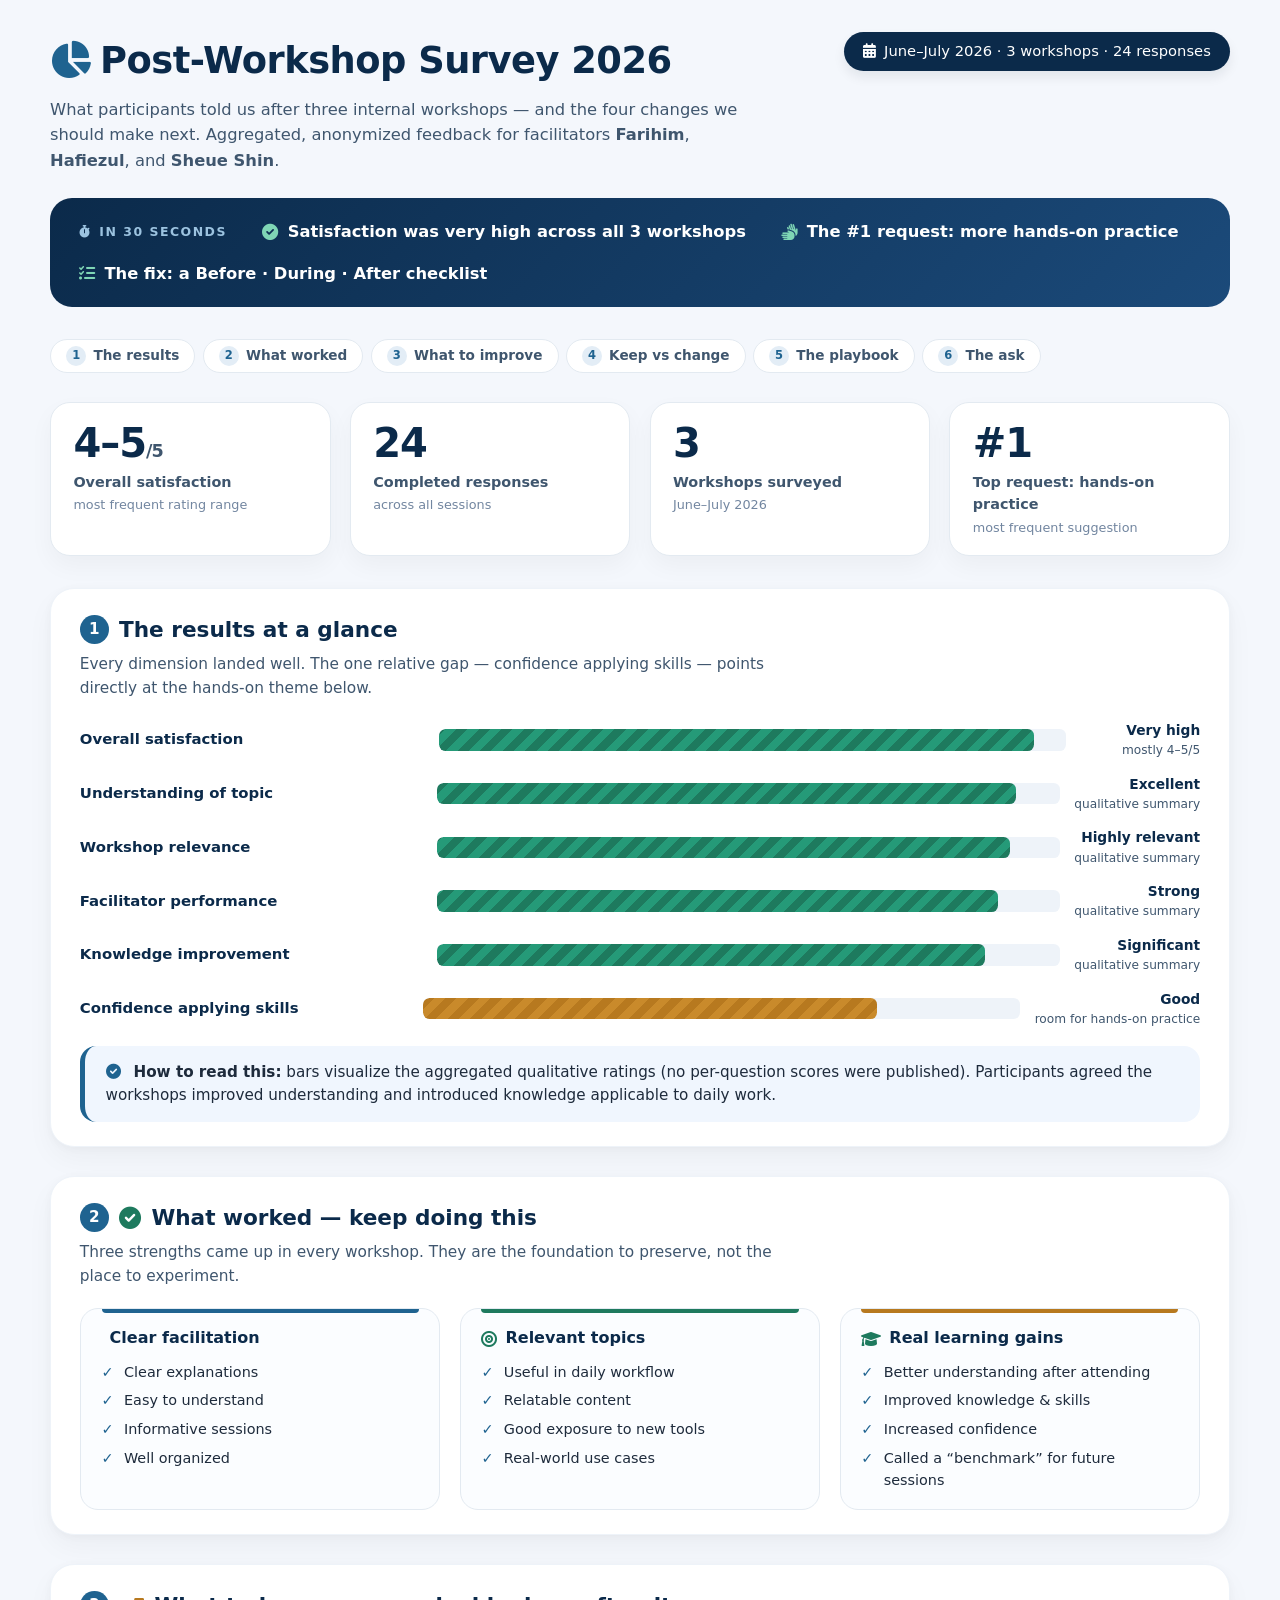
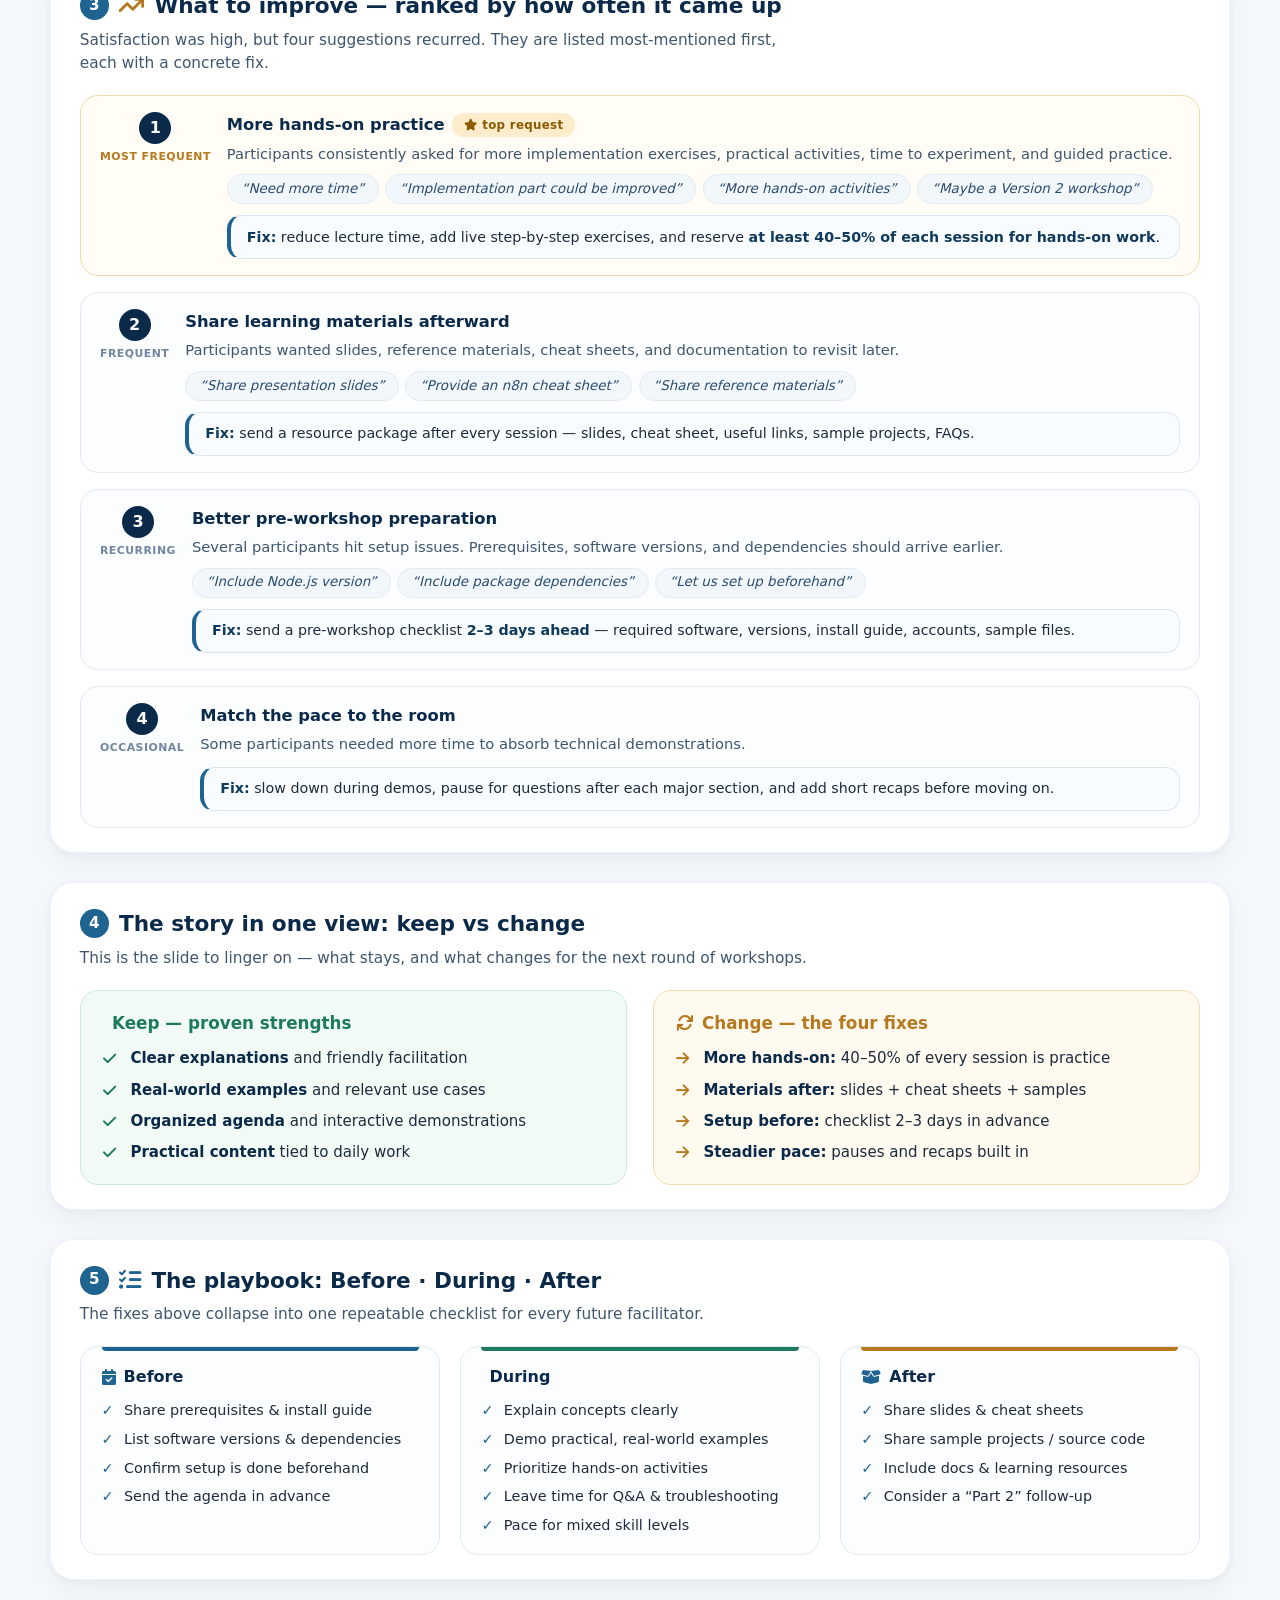
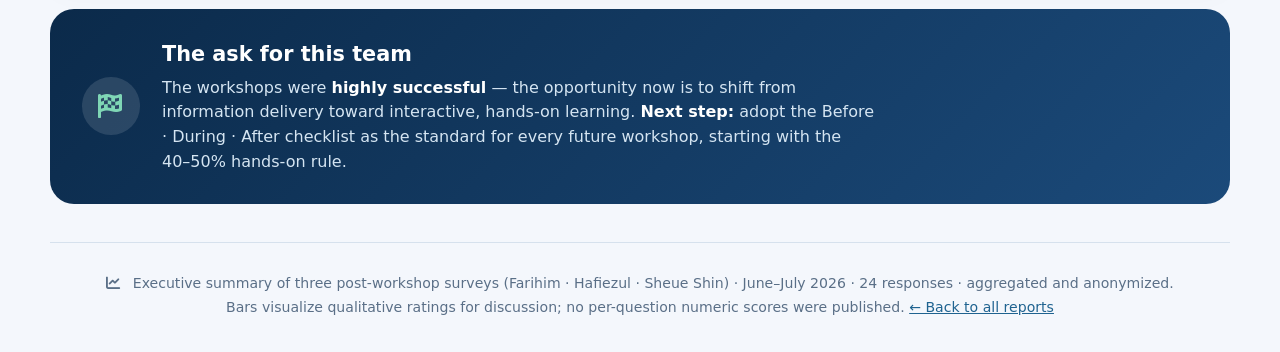
==== commit 4a4519a5: "feat: restructure 2026 report for team-meeting presentation Rebuild the published executive summary " ====
--- a/site/reports/post-workshop-2026/report.html
+++ b/site/reports/post-workshop-2026/report.html
@@ -3,585 +3,677 @@
 <head>
   <meta charset="UTF-8" />
   <meta name="viewport" content="width=device-width, initial-scale=1.0"/>
-  <title>Post-Workshop Survey Summary · Key Insights &amp; Recommendations</title>
+  <title>Post-Workshop Survey 2026 · Key Insights &amp; Recommendations</title>
   <!-- Font Awesome (icons) -->
   <link rel="stylesheet" href="https://cdnjs.cloudflare.com/ajax/libs/font-awesome/6.0.0-beta3/css/all.min.css" />
   <style>
-    * {
-      margin: 0;
-      padding: 0;
-      box-sizing: border-box;
+    * { margin: 0; padding: 0; box-sizing: border-box; }
+
+    :root {
+      --ink: #1e2b3c;
+      --ink-soft: #3f566e;
+      --navy: #0b2a4a;
+      --blue: #1f6390;
+      --blue-soft: #e3edf6;
+      --green: #1e7a5e;
+      --green-soft: #d9f0e3;
+      --amber: #b7791f;
+      --amber-soft: #fdf4e6;
+      --line: #e3eaf1;
+      --bg: #f4f7fc;
     }
 
     body {
-      background: #f4f7fc;
+      background: var(--bg);
       font-family: 'Segoe UI', Roboto, system-ui, sans-serif;
       padding: 2rem 1.5rem;
-      color: #1e2b3c;
-    }
-
-    .container {
-      max-width: 1300px;
-      margin: 0 auto;
-    }
-
-    /* cards & layout */
+      color: var(--ink);
+      line-height: 1.55;
+    }
+
+    .container { max-width: 1180px; margin: 0 auto; }
+
+    a { color: var(--blue); }
+
+    /* ---------- header ---------- */
     .header {
-      margin-bottom: 2.5rem;
+      margin-bottom: 1.6rem;
       display: flex;
       flex-wrap: wrap;
       justify-content: space-between;
-      align-items: center;
-    }
-
+      align-items: flex-start;
+      gap: 1rem;
+    }
     .header h1 {
-      font-weight: 600;
-      font-size: 2.2rem;
+      font-weight: 650;
+      font-size: clamp(1.7rem, 3.4vw, 2.3rem);
       letter-spacing: -0.5px;
-      background: linear-gradient(145deg, #0b2a4a, #1b4a7a);
-      -webkit-background-clip: text;
-      -webkit-text-fill-color: transparent;
-      background-clip: text;
-    }
-
-    .header .badge {
-      background: #1e3b5a;
-      color: white;
-      padding: 0.5rem 1.5rem;
+      color: var(--navy);
+    }
+    .header h1 i { color: var(--blue); margin-right: 0.6rem; }
+    .subtitle {
+      margin-top: 0.5rem;
+      color: var(--ink-soft);
+      font-size: 1.02rem;
+      max-width: 720px;
+    }
+    .badge {
+      background: var(--navy);
+      color: #fff;
+      padding: 0.5rem 1.2rem;
       border-radius: 40px;
       font-weight: 500;
+      font-size: 0.92rem;
+      white-space: nowrap;
+      box-shadow: 0 6px 12px rgba(0,20,40,0.08);
+    }
+    .badge i { margin-right: 0.5rem; }
+
+    /* ---------- talking points banner ---------- */
+    .talking-points {
+      background: linear-gradient(135deg, #0b2a4a, #1b4a7a);
+      color: #fff;
+      border-radius: 22px;
+      padding: 1.3rem 1.8rem;
+      margin-bottom: 2rem;
+      display: flex;
+      flex-wrap: wrap;
+      gap: 1rem 2.2rem;
+      align-items: center;
+    }
+    .talking-points .tp-label {
+      font-size: 0.78rem;
+      font-weight: 700;
+      letter-spacing: 1.5px;
+      text-transform: uppercase;
+      color: #9cc3e0;
+      display: flex;
+      align-items: center;
+      gap: 0.5rem;
+    }
+    .talking-points .tp-item {
+      font-size: 1.02rem;
+      font-weight: 550;
+      display: flex;
+      align-items: center;
+      gap: 0.6rem;
+    }
+    .talking-points .tp-item i { color: #7fd6b5; }
+
+    /* ---------- headline stat band ---------- */
+    .stat-band {
+      display: grid;
+      grid-template-columns: repeat(4, 1fr);
+      gap: 1.2rem;
+      margin-bottom: 2rem;
+    }
+    .stat {
+      background: #fff;
+      border: 1px solid var(--line);
+      border-radius: 20px;
+      padding: 1.3rem 1.4rem 1.1rem;
+      box-shadow: 0 10px 24px rgba(0,0,0,0.04);
+    }
+    .stat .num {
+      font-size: 2.5rem;
+      font-weight: 700;
+      letter-spacing: -1px;
+      color: var(--navy);
+      line-height: 1;
+      font-variant-numeric: tabular-nums;
+    }
+    .stat .num .unit { font-size: 1.1rem; font-weight: 600; color: var(--ink-soft); }
+    .stat .cap {
+      margin-top: 0.45rem;
+      font-size: 0.9rem;
+      color: var(--ink-soft);
+      font-weight: 600;
+    }
+    .stat .sub { font-size: 0.8rem; color: #7286a0; font-weight: 400; display: block; margin-top: 0.15rem; }
+
+    /* ---------- cards & section scaffold ---------- */
+    .card {
+      background: #fff;
+      border-radius: 24px;
+      padding: 1.5rem 1.8rem;
+      box-shadow: 0 12px 28px rgba(0,0,0,0.04), 0 2px 8px rgba(0,20,40,0.03);
+      border: 1px solid #eef3f9;
+      margin-bottom: 1.8rem;
+    }
+    .card > h2 {
+      font-size: 1.35rem;
+      font-weight: 650;
+      margin-bottom: 0.4rem;
+      color: var(--navy);
+      display: flex;
+      align-items: center;
+      gap: 0.65rem;
+    }
+    .card > h2 i { color: var(--blue); font-size: 1.4rem; }
+    .section-lede { color: var(--ink-soft); font-size: 0.96rem; margin-bottom: 1.2rem; max-width: 75ch; }
+
+    .sec-num {
+      display: inline-flex;
+      align-items: center;
+      justify-content: center;
+      min-width: 1.8rem;
+      height: 1.8rem;
+      border-radius: 50%;
+      background: var(--blue);
+      color: #fff;
+      font-size: 0.95rem;
+      font-weight: 700;
+    }
+
+    .grid-2col { display: grid; grid-template-columns: 1fr 1fr; gap: 1.8rem; margin-bottom: 1.8rem; }
+    .grid-2col .card { margin-bottom: 0; }
+
+    /* ---------- score bars (visual, not color-only) ---------- */
+    .bar-list { display: grid; gap: 0.85rem; margin-top: 0.4rem; }
+    .bar-row { display: grid; grid-template-columns: minmax(11rem, 1.1fr) minmax(8rem, 2fr) auto; align-items: center; gap: 0.9rem; }
+    .bar-label { font-size: 0.93rem; font-weight: 600; color: var(--navy); }
+    .bar-track { position: relative; height: 1.35rem; background: #eef3f9; border-radius: 0.4rem; overflow: hidden; }
+    .bar-fill {
+      height: 100%;
+      border-radius: inherit;
+      background: repeating-linear-gradient(-45deg, var(--blue), var(--blue) 8px, #2b6c9e 8px, #2b6c9e 16px);
+    }
+    .bar-fill.green { background: repeating-linear-gradient(-45deg, var(--green), var(--green) 8px, #259a78 8px, #259a78 16px); }
+    .bar-fill.amber { background: repeating-linear-gradient(-45deg, #c98a2b, #c98a2b 8px, var(--amber) 8px, var(--amber) 16px); }
+    .bar-value { min-width: 7.5rem; font-size: 0.86rem; font-weight: 600; color: var(--navy); text-align: right; font-variant-numeric: tabular-nums; }
+    .bar-value .qual { display: block; font-size: 0.76rem; font-weight: 500; color: var(--ink-soft); }
+
+    /* ---------- ranked improvement themes ---------- */
+    .rank-list { display: grid; gap: 1rem; margin-top: 0.4rem; }
+    .rank-item {
+      display: grid;
+      grid-template-columns: auto 1fr;
+      gap: 1rem;
+      background: #fbfdff;
+      border: 1px solid var(--line);
+      border-radius: 18px;
+      padding: 1rem 1.2rem;
+    }
+    .rank-item.most { border-color: #f0d9a8; background: #fffdf6; }
+    .rank-badge {
+      display: flex;
+      flex-direction: column;
+      align-items: center;
+      gap: 0.3rem;
+      min-width: 3.4rem;
+    }
+    .rank-badge .rank {
+      display: inline-flex;
+      align-items: center;
+      justify-content: center;
+      width: 2rem;
+      height: 2rem;
+      border-radius: 50%;
+      background: var(--navy);
+      color: #fff;
+      font-weight: 700;
       font-size: 1rem;
-      box-shadow: 0 6px 12px rgba(0,20,40,0.08);
-    }
-
-    .subtitle {
-      margin-top: 0.6rem;
-      color: #3f566e;
-      font-size: 1.05rem;
-      max-width: 760px;
-      line-height: 1.55;
-    }
-
-    .grid-2col {
-      display: grid;
-      grid-template-columns: 1fr 1fr;
-      gap: 1.8rem;
-      margin-bottom: 2rem;
-    }
-
-    .card {
-      background: #ffffff;
-      border-radius: 28px;
-      padding: 1.5rem 1.8rem;
-      box-shadow: 0 12px 28px rgba(0, 0, 0, 0.04), 0 2px 8px rgba(0,20,40,0.03);
-      transition: 0.2s ease;
-      border: 1px solid #eef3f9;
-    }
-
-    .card:hover {
-      box-shadow: 0 20px 32px rgba(0, 20, 40, 0.06);
-    }
-
-    .card h2 {
-      font-size: 1.4rem;
-      font-weight: 600;
-      margin-bottom: 1.2rem;
-      color: #0a2647;
-      display: flex;
-      align-items: center;
-      gap: 0.6rem;
-    }
-
-    .card h2 i {
-      color: #2b6c9e;
-      font-size: 1.6rem;
-    }
-
-    .card h3 {
-      font-size: 1.05rem;
-      font-weight: 600;
-      color: #0b2a44;
-      margin-bottom: 0.5rem;
-      display: flex;
-      align-items: center;
-      gap: 0.5rem;
-    }
-
-    .card h3 i {
-      color: #b05e3a;
-    }
-
-    .metric-grid {
-      display: grid;
-      grid-template-columns: 1fr 1fr;
-      gap: 0.6rem 1rem;
-    }
-
-    .metric-item {
-      display: flex;
-      justify-content: space-between;
-      gap: 0.8rem;
-      padding: 0.55rem 0;
-      border-bottom: 1px dashed #e3eaf1;
-      font-size: 0.95rem;
-    }
-
-    .metric-item .label {
-      color: #3f566e;
-    }
-
-    .metric-item .value {
-      font-weight: 500;
-      color: #0a2a44;
-      text-align: right;
-    }
-
-    .star-high {
-      color: #f5b342;
-    }
-
-    .feedback-list {
-      list-style: none;
-      margin-top: 0.8rem;
-    }
-
-    .feedback-list li {
-      padding: 0.3rem 0 0.3rem 1.6rem;
-      position: relative;
-      font-size: 0.95rem;
-      color: #1d3349;
-    }
-
-    .feedback-list li::before {
-      content: "▹";
-      position: absolute;
-      left: 0;
-      color: #2e74a5;
-      font-weight: bold;
-    }
-
-    .quote-list {
-      list-style: none;
-      margin-top: 0.6rem;
-    }
-
+    }
+    .rank-badge .freq { font-size: 0.68rem; font-weight: 700; letter-spacing: 0.5px; text-transform: uppercase; color: #7286a0; text-align: center; }
+    .rank-badge .freq.hot { color: var(--amber); }
+    .rank-body h3 { font-size: 1.02rem; font-weight: 650; color: var(--navy); margin-bottom: 0.3rem; display: flex; align-items: center; flex-wrap: wrap; gap: 0.5rem; }
+    .rank-body p { font-size: 0.92rem; color: var(--ink-soft); }
+
+    .pill {
+      display: inline-block;
+      background: var(--blue-soft);
+      color: #15415f;
+      font-size: 0.74rem;
+      font-weight: 650;
+      padding: 0.18rem 0.75rem;
+      border-radius: 40px;
+      letter-spacing: 0.3px;
+    }
+    .pill.star { background: #fdeccb; color: #8a5a00; }
+    .pill.green { background: var(--green-soft); color: var(--green); }
+
+    .quote-list { list-style: none; margin-top: 0.55rem; display: flex; flex-wrap: wrap; gap: 0.4rem; }
     .quote-list li {
-      padding: 0.25rem 0 0.25rem 1.6rem;
-      position: relative;
-      font-size: 0.92rem;
+      font-size: 0.84rem;
       font-style: italic;
       color: #2a4c6e;
-    }
-
-    .quote-list li::before {
-      content: "“";
+      background: #f2f7fc;
+      border: 1px solid var(--line);
+      border-radius: 30px;
+      padding: 0.22rem 0.85rem;
+    }
+    .quote-list li::before { content: "“"; }
+    .quote-list li::after { content: "”"; }
+
+    .rec-box {
+      background: #f9fcff;
+      border-radius: 14px;
+      border: 1px solid #dce6f0;
+      border-left: 4px solid var(--blue);
+      padding: 0.65rem 1rem;
+      margin-top: 0.7rem;
+      font-size: 0.89rem;
+      line-height: 1.5;
+    }
+    .rec-box strong { color: #0f3a5c; }
+
+    /* ---------- keep vs change split ---------- */
+    .kc-grid { display: grid; grid-template-columns: 1fr 1fr; gap: 1.6rem; margin-top: 0.6rem; }
+    .kc-col { border-radius: 18px; padding: 1.2rem 1.4rem; }
+    .kc-col.keep { background: #f2faf5; border: 1px solid #cdeadb; }
+    .kc-col.change { background: #fffaf0; border: 1px solid #f0ddb0; }
+    .kc-col h3 {
+      font-size: 1.05rem;
+      font-weight: 700;
+      display: flex;
+      align-items: center;
+      gap: 0.55rem;
+      margin-bottom: 0.7rem;
+    }
+    .kc-col.keep h3 { color: var(--green); }
+    .kc-col.change h3 { color: var(--amber); }
+    .kc-col ul { list-style: none; display: grid; gap: 0.5rem; }
+    .kc-col li { position: relative; padding-left: 1.7rem; font-size: 0.94rem; color: var(--ink); }
+    .kc-col.keep li::before { content: "\f00c"; font-family: "Font Awesome 6 Free"; font-weight: 900; position: absolute; left: 0; color: var(--green); }
+    .kc-col.change li::before { content: "\f061"; font-family: "Font Awesome 6 Free"; font-weight: 900; position: absolute; left: 0; color: var(--amber); }
+    .kc-col li strong { color: var(--navy); }
+
+    /* ---------- before / during / after ---------- */
+    .phase-grid { display: grid; grid-template-columns: 1fr 1fr 1fr; gap: 1.2rem; margin-top: 0.6rem; }
+    .phase-col {
+      background: #fbfdff;
+      border: 1px solid var(--line);
+      border-radius: 18px;
+      padding: 1.1rem 1.3rem;
+      position: relative;
+    }
+    .phase-col::before {
+      content: "";
       position: absolute;
-      left: 0.2rem;
-      color: #2e74a5;
-      font-weight: bold;
-      font-style: normal;
-    }
-
-    .pill {
-      display: inline-block;
-      background: #e3edf6;
-      color: #15415f;
-      font-size: 0.75rem;
-      font-weight: 600;
-      padding: 0.2rem 0.8rem;
-      border-radius: 40px;
-      letter-spacing: 0.3px;
-      margin: 0.2rem 0.35rem 0.2rem 0;
-    }
-
-    .pill.star {
-      background: #fdeccb;
-      color: #8a5a00;
+      top: 0; left: 1.3rem; right: 1.3rem;
+      height: 4px;
+      border-radius: 0 0 4px 4px;
+      background: var(--blue);
+    }
+    .phase-col:nth-child(2)::before { background: var(--green); }
+    .phase-col:nth-child(3)::before { background: var(--amber); }
+    .phase-title { font-weight: 700; color: var(--navy); margin-bottom: 0.6rem; font-size: 1rem; display: flex; align-items: center; gap: 0.5rem; }
+    .phase-title i { color: var(--blue); }
+    .phase-col ul { list-style: none; font-size: 0.9rem; display: grid; gap: 0.4rem; }
+    .phase-col li { position: relative; padding-left: 1.4rem; color: var(--ink); }
+    .phase-col li::before { content: "✓"; position: absolute; left: 0; color: var(--blue); font-weight: bold; }
+
+    /* ---------- ask / next step ---------- */
+    .ask-band {
+      background: linear-gradient(135deg, #0b2a4a, #1b4a7a);
+      color: #fff;
+      border-radius: 24px;
+      padding: 1.8rem 2rem;
+      display: grid;
+      grid-template-columns: auto 1fr;
+      gap: 1.4rem;
+      align-items: center;
+      margin-bottom: 1.8rem;
+    }
+    .ask-band .ask-icon {
+      width: 3.6rem; height: 3.6rem;
+      border-radius: 50%;
+      background: rgba(255,255,255,0.12);
+      display: grid; place-items: center;
+      font-size: 1.5rem; color: #7fd6b5;
+    }
+    .ask-band h2 { font-size: 1.3rem; font-weight: 650; margin-bottom: 0.35rem; }
+    .ask-band p { color: #d5e5f2; font-size: 1rem; max-width: 70ch; }
+    .ask-band strong { color: #fff; }
+
+    .footer-note {
+      text-align: center;
+      margin-top: 2.4rem;
+      font-size: 0.88rem;
+      color: #5a6f87;
+      border-top: 1px solid #d6e1ed;
+      padding-top: 1.8rem;
+      line-height: 1.7;
+    }
+
+    .mini-toc {
+      display: flex; flex-wrap: wrap; gap: 0.45rem;
+      margin: 0 0 1.8rem;
+    }
+    .mini-toc a {
+      display: inline-flex; align-items: center; gap: 0.45rem;
+      background: #fff; border: 1px solid var(--line);
+      border-radius: 30px; padding: 0.35rem 0.95rem;
+      font-size: 0.85rem; font-weight: 600; color: var(--ink-soft);
+      text-decoration: none;
+      transition: 0.15s ease;
+    }
+    .mini-toc a:hover { border-color: var(--blue); color: var(--blue); }
+    .mini-toc .toc-num {
+      display: inline-grid; place-items: center;
+      width: 1.25rem; height: 1.25rem; border-radius: 50%;
+      background: var(--blue-soft); color: var(--blue);
+      font-size: 0.72rem; font-weight: 700;
     }
 
     .insight-box {
       background: #f0f6fe;
-      border-radius: 18px;
-      padding: 1rem 1.4rem;
-      margin: 1rem 0 0.2rem;
-      border-left: 5px solid #1f6390;
+      border-radius: 16px;
+      padding: 0.9rem 1.3rem;
+      margin-top: 1.1rem;
+      border-left: 5px solid var(--blue);
       font-size: 0.95rem;
       line-height: 1.55;
     }
 
-    .insight-box.warn {
-      background: #fdf4e6;
-      border-left-color: #b7791f;
-    }
-
-    .rec-box {
-      background: #f9fcff;
-      border-radius: 16px;
-      border: 1px solid #dce6f0;
-      padding: 0.8rem 1.1rem;
-      margin-top: 0.8rem;
-      font-size: 0.9rem;
-      line-height: 1.5;
-    }
-
-    .rec-box strong {
-      color: #0f3a5c;
-    }
-
-    .rec-box ul {
-      list-style: none;
-      margin-top: 0.4rem;
-    }
-
-    .rec-box ul li {
-      padding: 0.15rem 0 0.15rem 1.4rem;
-      position: relative;
-    }
-
-    .rec-box ul li::before {
-      content: "✓";
-      position: absolute;
-      left: 0;
-      color: #1f6390;
-      font-weight: bold;
-    }
-
-    .improve-grid {
-      display: grid;
-      grid-template-columns: 1fr 1fr;
-      gap: 1.4rem;
-      margin-top: 0.4rem;
-    }
-
-    .improve-item {
-      background: #fbfdff;
-      border: 1px solid #e4edf6;
-      border-radius: 20px;
-      padding: 1.1rem 1.3rem;
-    }
-
-    .improve-item .rank {
-      display: inline-flex;
-      align-items: center;
-      justify-content: center;
-      width: 1.7rem;
-      height: 1.7rem;
-      border-radius: 50%;
-      background: #1e3b5a;
-      color: white;
-      font-size: 0.85rem;
-      font-weight: 700;
-      margin-right: 0.5rem;
-    }
-
-    .recommendation {
-      background: #f9fcff;
-      border-radius: 24px;
-      padding: 1.2rem 1.8rem;
-      border: 1px solid #dce6f0;
-      margin: 1.5rem 0 0.8rem;
-    }
-
-    .recommendation h3 {
-      font-weight: 600;
-      color: #0f3a5c;
-      margin-bottom: 0.8rem;
-      font-size: 1.2rem;
-    }
-
-    .two-col-list {
-      display: grid;
-      grid-template-columns: 1fr 1fr;
-      gap: 0.6rem 1.8rem;
-      padding-left: 0.4rem;
-    }
-
-    .two-col-list li {
-      list-style: none;
-      padding: 0.2rem 0;
-    }
-
-    .two-col-list li i {
-      color: #2e74a5;
-      width: 1.4rem;
-    }
-
-    .phase-grid {
-      display: grid;
-      grid-template-columns: 1fr 1fr 1fr;
-      gap: 1.2rem;
-      margin: 1rem 0;
-    }
-
-    .phase-col {
-      background: #fbfdff;
-      border: 1px solid #e4edf6;
-      border-radius: 20px;
-      padding: 1.1rem 1.3rem;
-    }
-
-    .phase-col .phase-title {
-      font-weight: 600;
-      color: #0b2a44;
-      margin-bottom: 0.6rem;
-      font-size: 1rem;
-    }
-
-    .phase-col ul {
-      list-style: none;
-      font-size: 0.9rem;
-      line-height: 1.5;
-    }
-
-    .phase-col ul li {
-      padding: 0.25rem 0 0.25rem 1.4rem;
-      position: relative;
-    }
-
-    .phase-col ul li::before {
-      content: "✓";
-      position: absolute;
-      left: 0;
-      color: #1f6390;
-      font-weight: bold;
-    }
-
-    .takeaway-row {
-      display: flex;
-      flex-direction: column;
-      gap: 0.6rem;
-    }
-
-    .footer-note {
-      text-align: center;
-      margin-top: 2.8rem;
-      font-size: 0.9rem;
-      color: #5a6f87;
-      border-top: 1px solid #d6e1ed;
-      padding-top: 2rem;
-      line-height: 1.6;
-    }
-
-    @media (max-width: 860px) {
-      .grid-2col { grid-template-columns: 1fr; }
-      .improve-grid { grid-template-columns: 1fr; }
-      .phase-grid { grid-template-columns: 1fr; }
-      .two-col-list { grid-template-columns: 1fr; }
-      .header { flex-direction: column; align-items: start; gap: 1rem; }
-      .metric-grid { grid-template-columns: 1fr; }
+    section { scroll-margin-top: 1rem; }
+
+    @media (max-width: 900px) {
+      .stat-band { grid-template-columns: repeat(2, 1fr); }
+      .grid-2col, .kc-grid, .phase-grid { grid-template-columns: 1fr; }
+      .ask-band { grid-template-columns: 1fr; }
+      .bar-row { grid-template-columns: 1fr; gap: 0.3rem; }
+      .bar-value { text-align: left; }
+    }
+
+    @media (prefers-reduced-motion: reduce) {
+      *, *::before, *::after { transition-duration: 0.01ms !important; animation-duration: 0.01ms !important; }
+    }
+
+    @media print {
+      body { background: #fff; padding: 0.5rem; font-size: 10pt; }
+      .card, .stat, .talking-points, .ask-band { box-shadow: none; break-inside: avoid; }
+      .mini-toc { display: none; }
+      .card { margin-bottom: 1rem; }
     }
   </style>
 </head>
 <body>
 <div class="container">
 
-  <!-- Header -->
-  <div class="header">
+  <!-- ===== Header ===== -->
+  <header class="header">
     <div>
-      <h1><i class="fas fa-chart-pie" style="margin-right: 12px; background: none; -webkit-text-fill-color: #1f6390;"></i>Post‑Workshop Survey Summary</h1>
-      <p class="subtitle">Key insights &amp; recommendations for future workshop facilitators — based on the three post‑workshop survey results (facilitators: Farihim, Hafiezul, and Sheue Shin) to help prepare more effective sessions.</p>
-    </div>
-    <span class="badge"><i class="fas fa-calendar-alt" style="margin-right: 8px;"></i>2026 · 3 workshops · June–July</span>
+      <h1><i class="fas fa-chart-pie"></i>Post-Workshop Survey 2026</h1>
+      <p class="subtitle">What participants told us after three internal workshops — and the four changes we should make next. Aggregated, anonymized feedback for facilitators <strong>Farihim</strong>, <strong>Hafiezul</strong>, and <strong>Sheue Shin</strong>.</p>
+    </div>
+    <span class="badge"><i class="fas fa-calendar-alt"></i>June–July 2026 · 3 workshops · 24 responses</span>
+  </header>
+
+  <!-- ===== 60-second talking points ===== -->
+  <div class="talking-points" role="note" aria-label="Summary in thirty seconds">
+    <span class="tp-label"><i class="fas fa-stopwatch"></i>In 30 seconds</span>
+    <span class="tp-item"><i class="fas fa-circle-check"></i>Satisfaction was very high across all 3 workshops</span>
+    <span class="tp-item"><i class="fas fa-hands"></i>The #1 request: more hands-on practice</span>
+    <span class="tp-item"><i class="fas fa-list-check"></i>The fix: a Before · During · After checklist</span>
   </div>
 
-  <!-- Overall results + strengths -->
-  <div class="grid-2col">
-    <!-- left: overall results -->
+  <!-- ===== Mini table of contents (speaker navigation) ===== -->
+  <nav class="mini-toc" aria-label="Report sections">
+    <a href="#results"><span class="toc-num">1</span>The results</a>
+    <a href="#worked"><span class="toc-num">2</span>What worked</a>
+    <a href="#improve"><span class="toc-num">3</span>What to improve</a>
+    <a href="#keep-change"><span class="toc-num">4</span>Keep vs change</a>
+    <a href="#playbook"><span class="toc-num">5</span>The playbook</a>
+    <a href="#ask"><span class="toc-num">6</span>The ask</a>
+  </nav>
+
+  <!-- ===== 1 · Headline numbers ===== -->
+  <section id="results" aria-labelledby="results-title">
+    <div class="stat-band">
+      <div class="stat">
+        <div class="num">4–5<span class="unit">/5</span></div>
+        <div class="cap">Overall satisfaction<span class="sub">most frequent rating range</span></div>
+      </div>
+      <div class="stat">
+        <div class="num">24</div>
+        <div class="cap">Completed responses<span class="sub">across all sessions</span></div>
+      </div>
+      <div class="stat">
+        <div class="num">3</div>
+        <div class="cap">Workshops surveyed<span class="sub">June–July 2026</span></div>
+      </div>
+      <div class="stat">
+        <div class="num">#1</div>
+        <div class="cap">Top request: hands-on practice<span class="sub">most frequent suggestion</span></div>
+      </div>
+    </div>
+
     <div class="card">
-      <h2><i class="fas fa-thumbs-up"></i> Overall results</h2>
-      <p style="font-size:0.93rem; color:#3f566e; margin-bottom: 0.8rem;">Across all three workshops, participant satisfaction was consistently high.</p>
-      <div class="metric-grid">
-        <div class="metric-item"><span class="label">Overall Satisfaction</span><span class="value"><span class="star-high">⭐</span> Very high (mostly 4–5/5)</span></div>
-        <div class="metric-item"><span class="label">Understanding of Topic</span><span class="value">Excellent</span></div>
-        <div class="metric-item"><span class="label">Workshop Relevance</span><span class="value">Highly relevant</span></div>
-        <div class="metric-item"><span class="label">Facilitator Performance</span><span class="value">Strong</span></div>
-        <div class="metric-item"><span class="label">Knowledge Improvement</span><span class="value">Significant</span></div>
-        <div class="metric-item"><span class="label">Confidence Applying Skills</span><span class="value">Good — room for more hands‑on practice</span></div>
+      <h2><span class="sec-num">1</span> The results at a glance</h2>
+      <p class="section-lede">Every dimension landed well. The one relative gap — confidence applying skills — points directly at the hands-on theme below.</p>
+      <div class="bar-list">
+        <div class="bar-row">
+          <span class="bar-label">Overall satisfaction</span>
+          <div class="bar-track" role="img" aria-label="Overall satisfaction: very high, mostly 4 to 5 out of 5"><div class="bar-fill green" style="width: 95%"></div></div>
+          <span class="bar-value">Very high<span class="qual">mostly 4–5/5</span></span>
+        </div>
+        <div class="bar-row">
+          <span class="bar-label">Understanding of topic</span>
+          <div class="bar-track" role="img" aria-label="Understanding of topic: excellent"><div class="bar-fill green" style="width: 93%"></div></div>
+          <span class="bar-value">Excellent<span class="qual">qualitative summary</span></span>
+        </div>
+        <div class="bar-row">
+          <span class="bar-label">Workshop relevance</span>
+          <div class="bar-track" role="img" aria-label="Workshop relevance: highly relevant"><div class="bar-fill green" style="width: 92%"></div></div>
+          <span class="bar-value">Highly relevant<span class="qual">qualitative summary</span></span>
+        </div>
+        <div class="bar-row">
+          <span class="bar-label">Facilitator performance</span>
+          <div class="bar-track" role="img" aria-label="Facilitator performance: strong"><div class="bar-fill green" style="width: 90%"></div></div>
+          <span class="bar-value">Strong<span class="qual">qualitative summary</span></span>
+        </div>
+        <div class="bar-row">
+          <span class="bar-label">Knowledge improvement</span>
+          <div class="bar-track" role="img" aria-label="Knowledge improvement: significant"><div class="bar-fill green" style="width: 88%"></div></div>
+          <span class="bar-value">Significant<span class="qual">qualitative summary</span></span>
+        </div>
+        <div class="bar-row">
+          <span class="bar-label">Confidence applying skills</span>
+          <div class="bar-track" role="img" aria-label="Confidence applying skills: good, with room for more hands-on practice"><div class="bar-fill amber" style="width: 76%"></div></div>
+          <span class="bar-value">Good<span class="qual">room for hands-on practice</span></span>
+        </div>
       </div>
       <div class="insight-box">
-        <i class="fas fa-check-circle" style="color: #1f6390; margin-right: 8px;"></i>
-        <strong>Participants generally agreed</strong> that the workshops successfully improved their understanding and introduced practical knowledge applicable to their daily work.
-      </div>
-    </div>
-
-    <!-- right: what worked well -->
+        <i class="fas fa-check-circle" style="color: var(--blue); margin-right: 0.5rem;"></i>
+        <strong>How to read this:</strong> bars visualize the aggregated qualitative ratings (no per-question scores were published). Participants agreed the workshops improved understanding and introduced knowledge applicable to daily work.
+      </div>
+    </div>
+  </section>
+
+  <!-- ===== 2 · What worked ===== -->
+  <section id="worked" aria-labelledby="worked-title">
     <div class="card">
-      <h2><i class="fas fa-check-circle" style="color:#1e7a5e;"></i> What worked well</h2>
-      <div style="margin-bottom: 0.4rem;">
-        <span class="pill" style="background:#d9f0e3;"><i class="fas fa-star"></i> top strengths</span>
-      </div>
-
-      <h3 style="color:#1e7a5e;"><i class="fas fa-person-chalkboard"></i> 1. Clear and effective facilitation</h3>
-      <p style="font-size:0.93rem; color:#3f566e;">Facilitators were consistently praised for explaining concepts clearly.</p>
-      <ul class="feedback-list">
-        <li>Clear explanations</li>
-        <li>Easy to understand</li>
-        <li>Informative session</li>
-        <li>Well organized</li>
-        <li>Good introduction to the topic</li>
-      </ul>
-      <p style="font-size:0.9rem; color:#2a4c6e; margin-top:0.6rem;"><i class="fas fa-circle-info" style="color:#1e7a5e;"></i> Presentation and communication are already a strong point across all workshops.</p>
-
-      <h3 style="margin-top:1.1rem; color:#1e7a5e;"><i class="fas fa-bullseye"></i> 2. Relevant topics</h3>
-      <p style="font-size:0.93rem; color:#3f566e;">Participants appreciated that topics were closely related to their work:</p>
-      <ul class="quote-list">
-        <li>Useful in daily workflow.</li>
-        <li>Topic was relatable.</li>
-        <li>Good exposure to new tools.</li>
-        <li>Very interesting topic.</li>
-      </ul>
-      <p style="font-size:0.9rem; color:#2a4c6e; margin-top:0.6rem;"><i class="fas fa-circle-info" style="color:#1e7a5e;"></i> Practical, real‑world topics increase engagement and perceived value.</p>
-
-      <h3 style="margin-top:1.1rem; color:#1e7a5e;"><i class="fas fa-graduation-cap"></i> 3. Positive learning experience</h3>
-      <ul class="feedback-list">
-        <li>Better understanding after attending</li>
-        <li>Improved knowledge and skills</li>
-        <li>Increased confidence</li>
-        <li>Satisfaction with workshop quality</li>
-      </ul>
-      <div style="background:#eaf4eb; border-radius: 20px; padding: 0.8rem 1.2rem; margin-top: 0.8rem;">
-        <i class="fas fa-quote-left" style="color:#1f7a5e;"></i> Several respondents described the workshops as a <strong>benchmark for future sessions</strong>.
-      </div>
-    </div>
-  </div>
-
-  <!-- Common improvement areas -->
-  <div class="card" style="margin-bottom: 2rem;">
-    <h2><i class="fas fa-arrow-trend-up" style="color:#b05e3a;"></i> Common improvement areas</h2>
-    <p style="font-size:0.93rem; color:#3f566e; margin-bottom: 1rem;">Although satisfaction was high, recurring suggestions emerged across the surveys.</p>
-    <div class="improve-grid">
-
-      <div class="improve-item">
-        <h3><span class="rank">1</span> More hands‑on practice <span class="pill star"><i class="fas fa-star"></i> most frequent</span></h3>
-        <p style="font-size:0.92rem; color:#3f566e;">Participants consistently requested more implementation exercises, practical activities, time to experiment, and guided practice.</p>
-        <ul class="quote-list">
-          <li>Need more time.</li>
-          <li>Implementation part could be improved.</li>
-          <li>Hands‑on session could include more activities.</li>
-          <li>Maybe conduct a Version 2 workshop.</li>
-        </ul>
-        <div class="rec-box"><strong>Recommendation:</strong> reduce lecture time; increase live demonstrations; include step‑by‑step exercises; reserve <strong>at least 40–50% of the session for hands‑on activities</strong>.</div>
-      </div>
-
-      <div class="improve-item">
-        <h3><span class="rank">2</span> Share learning materials after the workshop</h3>
-        <p style="font-size:0.92rem; color:#3f566e;">Participants requested resources such as workshop slides, reference materials, cheat sheets, and documentation.</p>
-        <ul class="quote-list">
-          <li>Share presentation slides.</li>
-          <li>Provide an n8n cheat sheet.</li>
-          <li>Share reference materials for future use.</li>
-        </ul>
-        <div class="rec-box"><strong>Recommendation:</strong> prepare a resource package — presentation slides, cheat sheet, useful links, sample projects, and FAQs.</div>
-      </div>
-
-      <div class="improve-item">
-        <h3><span class="rank">3</span> Improve pre‑workshop preparation</h3>
-        <p style="font-size:0.92rem; color:#3f566e;">Several participants experienced setup issues. Share prerequisites earlier, specify software versions, list dependencies, and provide setup instructions beforehand.</p>
-        <ul class="quote-list">
-          <li>Include Node.js version.</li>
-          <li>Include package dependencies.</li>
-          <li>Allow participants to complete setup beforehand.</li>
-        </ul>
-        <div class="rec-box"><strong>Recommendation:</strong> send a pre‑workshop checklist <strong>2–3 days in advance</strong> — required software, version numbers, installation guide, required accounts, sample files.</div>
-      </div>
-
-      <div class="improve-item">
-        <h3><span class="rank">4</span> Match workshop pace to participants</h3>
-        <p style="font-size:0.92rem; color:#3f566e;">Some participants felt the workshop could allow more time for learning.</p>
-        <div class="rec-box"><strong>Recommendation:</strong> slow down during technical demonstrations; pause for questions after each major section; include short recap sessions before moving on. This improves confidence among beginners while keeping the session accessible.</div>
-      </div>
-
-    </div>
-  </div>
-
-  <!-- Best practices + future facilitator guide -->
-  <div class="card" style="margin-bottom: 1.5rem;">
-    <h2><i class="fas fa-list-check"></i> Best practices &amp; future facilitator guide</h2>
-    <div style="margin: 0.4rem 0 0.8rem;">
-      <span class="pill" style="background:#d9f0e3;">clear explanations</span>
-      <span class="pill" style="background:#d9f0e3;">real‑world examples</span>
-      <span class="pill" style="background:#d9f0e3;">relevant use cases</span>
-      <span class="pill" style="background:#d9f0e3;">organized agenda</span>
-      <span class="pill" style="background:#d9f0e3;">interactive demonstrations</span>
-      <span class="pill" style="background:#d9f0e3;">friendly facilitation</span>
-      <span class="pill" style="background:#d9f0e3;">practical content for daily work</span>
-    </div>
-    <p style="font-size:0.9rem; color:#2a4c6e; margin-bottom: 0.6rem;">Successful workshops shared these characteristics — they should remain the foundation of future workshops.</p>
-    <div class="phase-grid">
-      <div class="phase-col">
-        <div class="phase-title"><i class="fas fa-calendar-check" style="color:#1f6390;"></i> Before the workshop</div>
-        <ul>
-          <li>Share prerequisites and installation guide</li>
-          <li>Provide required software versions and dependencies</li>
-          <li>Ensure participants complete setup beforehand</li>
-          <li>Share the workshop agenda in advance</li>
-        </ul>
-      </div>
-      <div class="phase-col">
-        <div class="phase-title"><i class="fas fa-person-chalkboard" style="color:#1f6390;"></i> During the workshop</div>
-        <ul>
-          <li>Explain concepts clearly</li>
-          <li>Demonstrate practical, real‑world examples</li>
-          <li>Increase interactive and hands‑on activities</li>
-          <li>Allow time for questions and troubleshooting</li>
-          <li>Keep the pace suitable for mixed skill levels</li>
-        </ul>
-      </div>
-      <div class="phase-col">
-        <div class="phase-title"><i class="fas fa-box-open" style="color:#1f6390;"></i> After the workshop</div>
-        <ul>
-          <li>Share presentation slides</li>
-          <li>Provide cheat sheets or quick‑reference guides</li>
-          <li>Share sample projects or source code</li>
-          <li>Include useful documentation and learning resources</li>
-          <li>Consider follow‑up or advanced (“Part 2”) workshops</li>
-        </ul>
-      </div>
-    </div>
-    <div style="background:#e5eef9; border-radius: 30px; padding: 0.6rem 1.5rem; display: inline-block; margin-top: 0.2rem;">
-      <i class="fas fa-flag" style="color:#1f6390;"></i> Keep: clear explanations, real‑world use cases, friendly facilitation
-    </div>
-  </div>
-
-  <!-- Key takeaways & conclusion -->
-  <div class="grid-2col">
+      <h2 id="worked-title"><span class="sec-num">2</span><i class="fas fa-circle-check" style="color: var(--green);"></i> What worked — keep doing this</h2>
+      <p class="section-lede">Three strengths came up in every workshop. They are the foundation to preserve, not the place to experiment.</p>
+      <div class="phase-grid">
+        <div class="phase-col">
+          <div class="phase-title"><i class="fas fa-person-chalkboard" style="color: var(--green);"></i> Clear facilitation</div>
+          <ul>
+            <li>Clear explanations</li>
+            <li>Easy to understand</li>
+            <li>Informative sessions</li>
+            <li>Well organized</li>
+          </ul>
+        </div>
+        <div class="phase-col">
+          <div class="phase-title"><i class="fas fa-bullseye" style="color: var(--green);"></i> Relevant topics</div>
+          <ul>
+            <li>Useful in daily workflow</li>
+            <li>Relatable content</li>
+            <li>Good exposure to new tools</li>
+            <li>Real-world use cases</li>
+          </ul>
+        </div>
+        <div class="phase-col">
+          <div class="phase-title"><i class="fas fa-graduation-cap" style="color: var(--green);"></i> Real learning gains</div>
+          <ul>
+            <li>Better understanding after attending</li>
+            <li>Improved knowledge &amp; skills</li>
+            <li>Increased confidence</li>
+            <li>Called a “benchmark” for future sessions</li>
+          </ul>
+        </div>
+      </div>
+    </div>
+  </section>
+
+  <!-- ===== 3 · What to improve ===== -->
+  <section id="improve" aria-labelledby="improve-title">
     <div class="card">
-      <h2><i class="fas fa-seedling" style="color:#1e7a5e;"></i> Key takeaways</h2>
-      <div class="takeaway-row">
-        <div>
-          <span class="pill" style="background:#d0e6d6;">strengths</span>
-          <ul class="feedback-list">
-            <li>High participant satisfaction</li>
-            <li>Clear and engaging facilitation</li>
-            <li>Relevant and practical topics</li>
-            <li>Significant improvement in understanding and knowledge</li>
-          </ul>
-        </div>
-        <div>
-          <span class="pill" style="background:#f4e2d4;">opportunities</span>
-          <ul class="feedback-list">
-            <li>Increase hands‑on practice and implementation exercises</li>
-            <li>Share post‑workshop learning materials</li>
-            <li>Improve pre‑workshop setup instructions and prerequisites</li>
-            <li>Allocate more time for practical application and Q&amp;A</li>
-          </ul>
-        </div>
-        <div style="background: #f7faff; border-radius: 20px; padding: 0.8rem 1.2rem;">
-          <i class="fas fa-circle-check" style="color:#1f6390;"></i> Implementing interactive shifts — supported by better preparation and accessible materials — will further boost confidence and application.
-        </div>
-      </div>
-    </div>
+      <h2 id="improve-title"><span class="sec-num">3</span><i class="fas fa-arrow-trend-up" style="color: var(--amber);"></i> What to improve — ranked by how often it came up</h2>
+      <p class="section-lede">Satisfaction was high, but four suggestions recurred. They are listed most-mentioned first, each with a concrete fix.</p>
+      <div class="rank-list">
+
+        <div class="rank-item most">
+          <div class="rank-badge">
+            <span class="rank">1</span>
+            <span class="freq hot">Most frequent</span>
+          </div>
+          <div class="rank-body">
+            <h3>More hands-on practice <span class="pill star"><i class="fas fa-star"></i> top request</span></h3>
+            <p>Participants consistently asked for more implementation exercises, practical activities, time to experiment, and guided practice.</p>
+            <ul class="quote-list">
+              <li>Need more time</li>
+              <li>Implementation part could be improved</li>
+              <li>More hands-on activities</li>
+              <li>Maybe a Version 2 workshop</li>
+            </ul>
+            <div class="rec-box"><strong>Fix:</strong> reduce lecture time, add live step-by-step exercises, and reserve <strong>at least 40–50% of each session for hands-on work</strong>.</div>
+          </div>
+        </div>
+
+        <div class="rank-item">
+          <div class="rank-badge">
+            <span class="rank">2</span>
+            <span class="freq">Frequent</span>
+          </div>
+          <div class="rank-body">
+            <h3>Share learning materials afterward</h3>
+            <p>Participants wanted slides, reference materials, cheat sheets, and documentation to revisit later.</p>
+            <ul class="quote-list">
+              <li>Share presentation slides</li>
+              <li>Provide an n8n cheat sheet</li>
+              <li>Share reference materials</li>
+            </ul>
+            <div class="rec-box"><strong>Fix:</strong> send a resource package after every session — slides, cheat sheet, useful links, sample projects, FAQs.</div>
+          </div>
+        </div>
+
+        <div class="rank-item">
+          <div class="rank-badge">
+            <span class="rank">3</span>
+            <span class="freq">Recurring</span>
+          </div>
+          <div class="rank-body">
+            <h3>Better pre-workshop preparation</h3>
+            <p>Several participants hit setup issues. Prerequisites, software versions, and dependencies should arrive earlier.</p>
+            <ul class="quote-list">
+              <li>Include Node.js version</li>
+              <li>Include package dependencies</li>
+              <li>Let us set up beforehand</li>
+            </ul>
+            <div class="rec-box"><strong>Fix:</strong> send a pre-workshop checklist <strong>2–3 days ahead</strong> — required software, versions, install guide, accounts, sample files.</div>
+          </div>
+        </div>
+
+        <div class="rank-item">
+          <div class="rank-badge">
+            <span class="rank">4</span>
+            <span class="freq">Occasional</span>
+          </div>
+          <div class="rank-body">
+            <h3>Match the pace to the room</h3>
+            <p>Some participants needed more time to absorb technical demonstrations.</p>
+            <div class="rec-box"><strong>Fix:</strong> slow down during demos, pause for questions after each major section, and add short recaps before moving on.</div>
+          </div>
+        </div>
+
+      </div>
+    </div>
+  </section>
+
+  <!-- ===== 4 · Keep vs change ===== -->
+  <section id="keep-change" aria-labelledby="kc-title">
     <div class="card">
-      <h2><i class="fas fa-flag-checkered"></i> Overall conclusion</h2>
-      <p style="line-height:1.6; color:#1d3349;">The survey results indicate that the workshops were <strong>highly successful</strong> in delivering valuable learning experiences, with participants consistently rating them positively. The primary opportunity for future workshops is to shift from information delivery toward <strong>more interactive, hands‑on learning</strong>, supported by better preparation before the session and accessible reference materials afterward. Implementing these improvements is likely to further enhance participant engagement, confidence, and the practical application of the skills learned.</p>
-      <div style="margin-top: 1rem; background: #f0f5fb; border-radius: 18px; padding: 0.6rem 1.2rem;">
-        <i class="fas fa-arrow-right" style="color:#1f6390;"></i> <strong>Next step:</strong> adopt the “Before · During · After” framework for all future workshops.
-      </div>
-    </div>
-  </div>
+      <h2 id="kc-title"><span class="sec-num">4</span> The story in one view: keep vs change</h2>
+      <p class="section-lede">This is the slide to linger on — what stays, and what changes for the next round of workshops.</p>
+      <div class="kc-grid">
+        <div class="kc-col keep">
+          <h3><i class="fas fa-shield-halved"></i> Keep — proven strengths</h3>
+          <ul>
+            <li><strong>Clear explanations</strong> and friendly facilitation</li>
+            <li><strong>Real-world examples</strong> and relevant use cases</li>
+            <li><strong>Organized agenda</strong> and interactive demonstrations</li>
+            <li><strong>Practical content</strong> tied to daily work</li>
+          </ul>
+        </div>
+        <div class="kc-col change">
+          <h3><i class="fas fa-arrows-rotate"></i> Change — the four fixes</h3>
+          <ul>
+            <li><strong>More hands-on:</strong> 40–50% of every session is practice</li>
+            <li><strong>Materials after:</strong> slides + cheat sheets + samples</li>
+            <li><strong>Setup before:</strong> checklist 2–3 days in advance</li>
+            <li><strong>Steadier pace:</strong> pauses and recaps built in</li>
+          </ul>
+        </div>
+      </div>
+    </div>
+  </section>
+
+  <!-- ===== 5 · Playbook ===== -->
+  <section id="playbook" aria-labelledby="playbook-title">
+    <div class="card">
+      <h2 id="playbook-title"><span class="sec-num">5</span><i class="fas fa-list-check"></i> The playbook: Before · During · After</h2>
+      <p class="section-lede">The fixes above collapse into one repeatable checklist for every future facilitator.</p>
+      <div class="phase-grid">
+        <div class="phase-col">
+          <div class="phase-title"><i class="fas fa-calendar-check"></i> Before</div>
+          <ul>
+            <li>Share prerequisites &amp; install guide</li>
+            <li>List software versions &amp; dependencies</li>
+            <li>Confirm setup is done beforehand</li>
+            <li>Send the agenda in advance</li>
+          </ul>
+        </div>
+        <div class="phase-col">
+          <div class="phase-title"><i class="fas fa-person-chalkboard"></i> During</div>
+          <ul>
+            <li>Explain concepts clearly</li>
+            <li>Demo practical, real-world examples</li>
+            <li>Prioritize hands-on activities</li>
+            <li>Leave time for Q&amp;A &amp; troubleshooting</li>
+            <li>Pace for mixed skill levels</li>
+          </ul>
+        </div>
+        <div class="phase-col">
+          <div class="phase-title"><i class="fas fa-box-open"></i> After</div>
+          <ul>
+            <li>Share slides &amp; cheat sheets</li>
+            <li>Share sample projects / source code</li>
+            <li>Include docs &amp; learning resources</li>
+            <li>Consider a “Part 2” follow-up</li>
+          </ul>
+        </div>
+      </div>
+    </div>
+  </section>
+
+  <!-- ===== 6 · The ask ===== -->
+  <section id="ask" aria-labelledby="ask-title">
+    <div class="ask-band">
+      <div class="ask-icon" aria-hidden="true"><i class="fas fa-flag-checkered"></i></div>
+      <div>
+        <h2 id="ask-title">The ask for this team</h2>
+        <p>The workshops were <strong>highly successful</strong> — the opportunity now is to shift from information delivery toward interactive, hands-on learning. <strong>Next step:</strong> adopt the Before · During · After checklist as the standard for every future workshop, starting with the 40–50% hands-on rule.</p>
+      </div>
+    </div>
+  </section>
 
   <div class="footer-note">
-    <i class="fas fa-chart-line" style="margin-right: 8px;"></i> Executive summary of the three post‑workshop surveys (Farihim · Hafiezul · Sheue Shin) · June–July 2026 · aggregated and anonymized
+    <i class="fas fa-chart-line" style="margin-right: 0.5rem;"></i>
+    Executive summary of three post-workshop surveys (Farihim · Hafiezul · Sheue Shin) · June–July 2026 · 24 responses · aggregated and anonymized.<br/>
+    Bars visualize qualitative ratings for discussion; no per-question numeric scores were published. <a href="../../index.html">← Back to all reports</a>
   </div>
 </div>
 </body>
